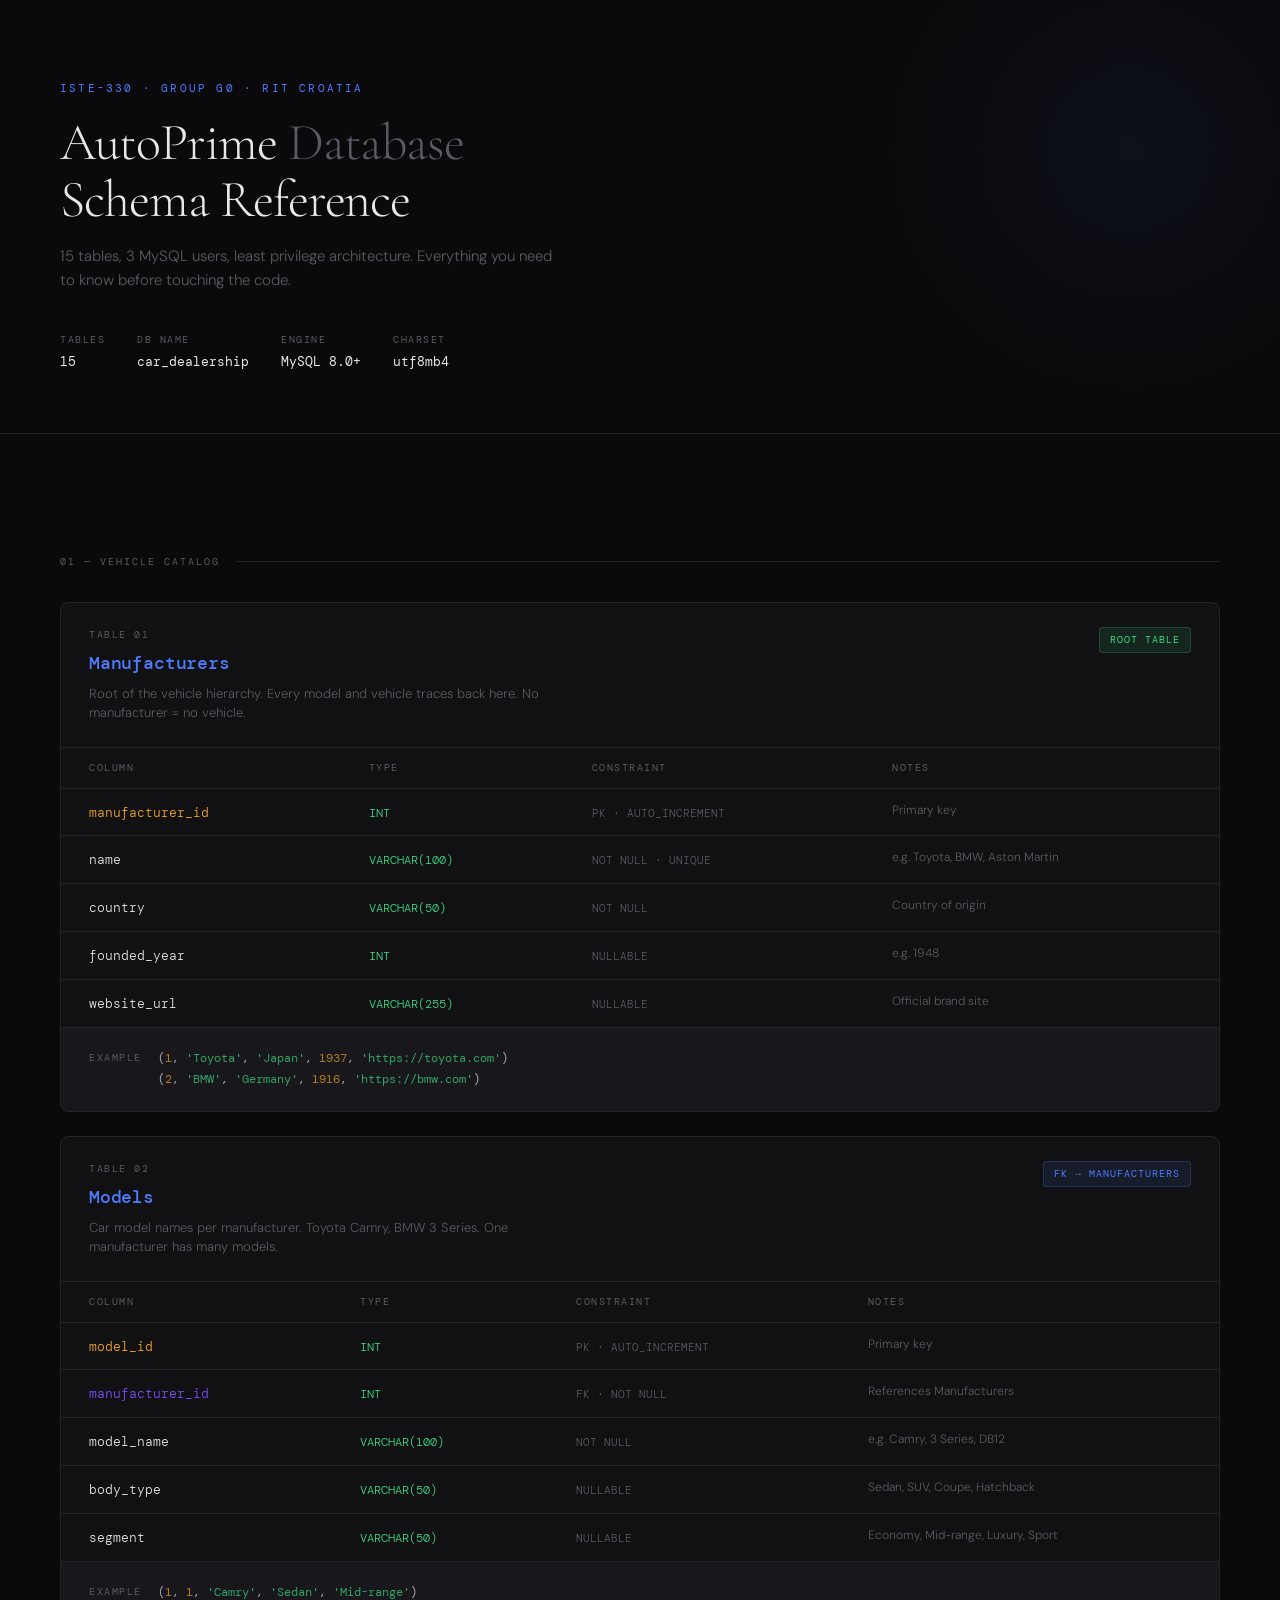
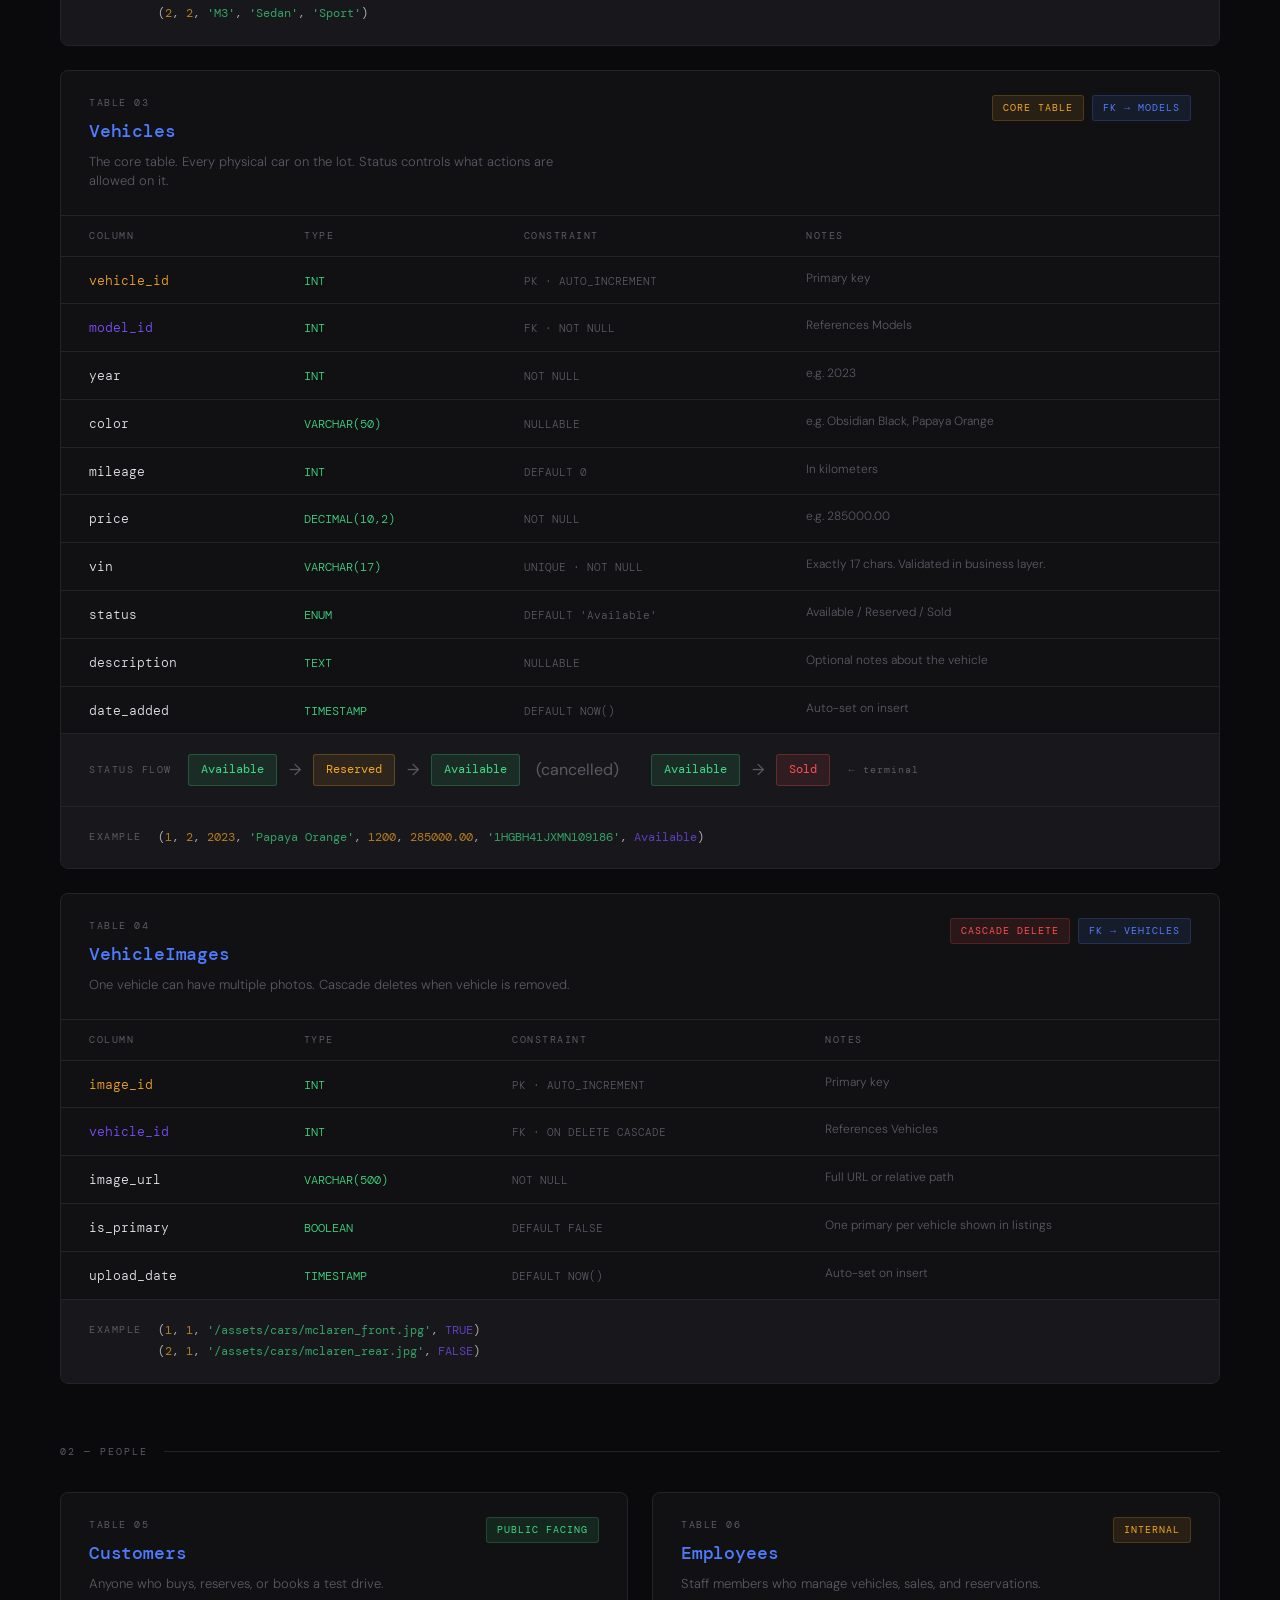
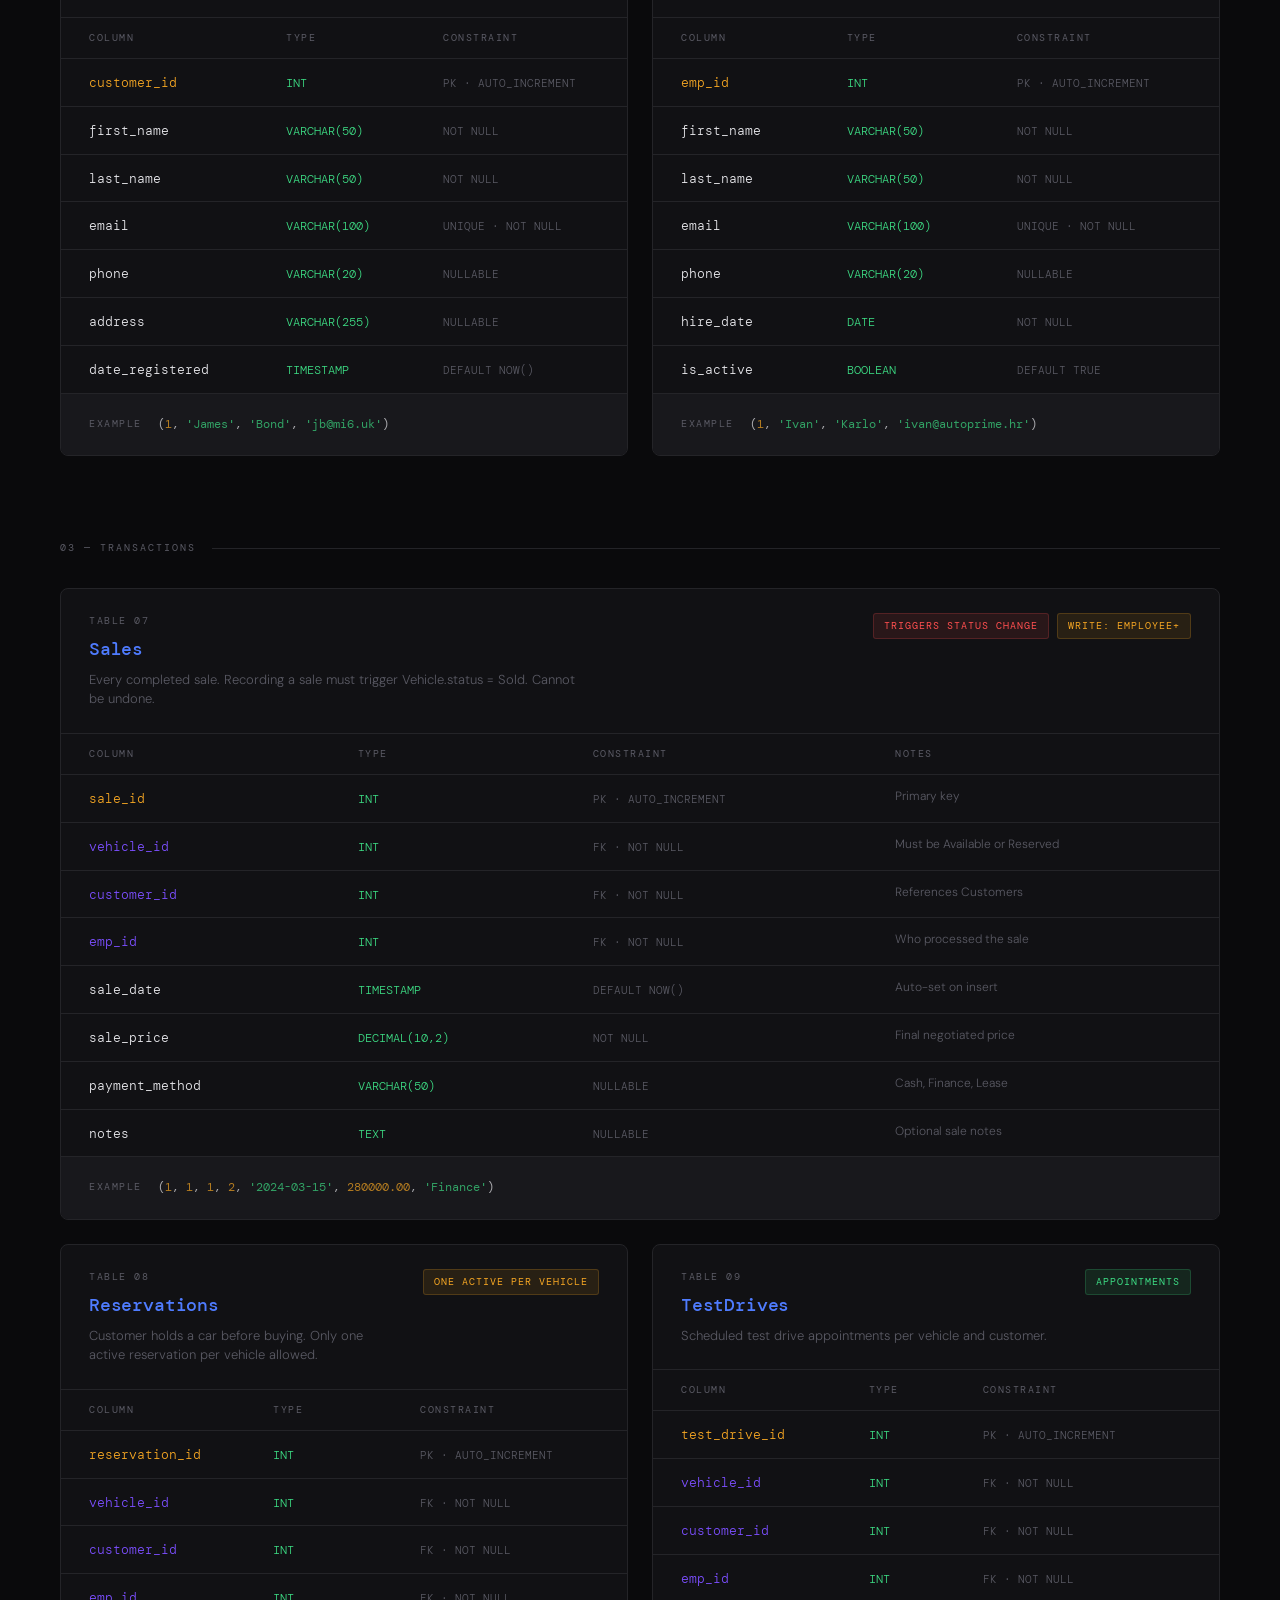
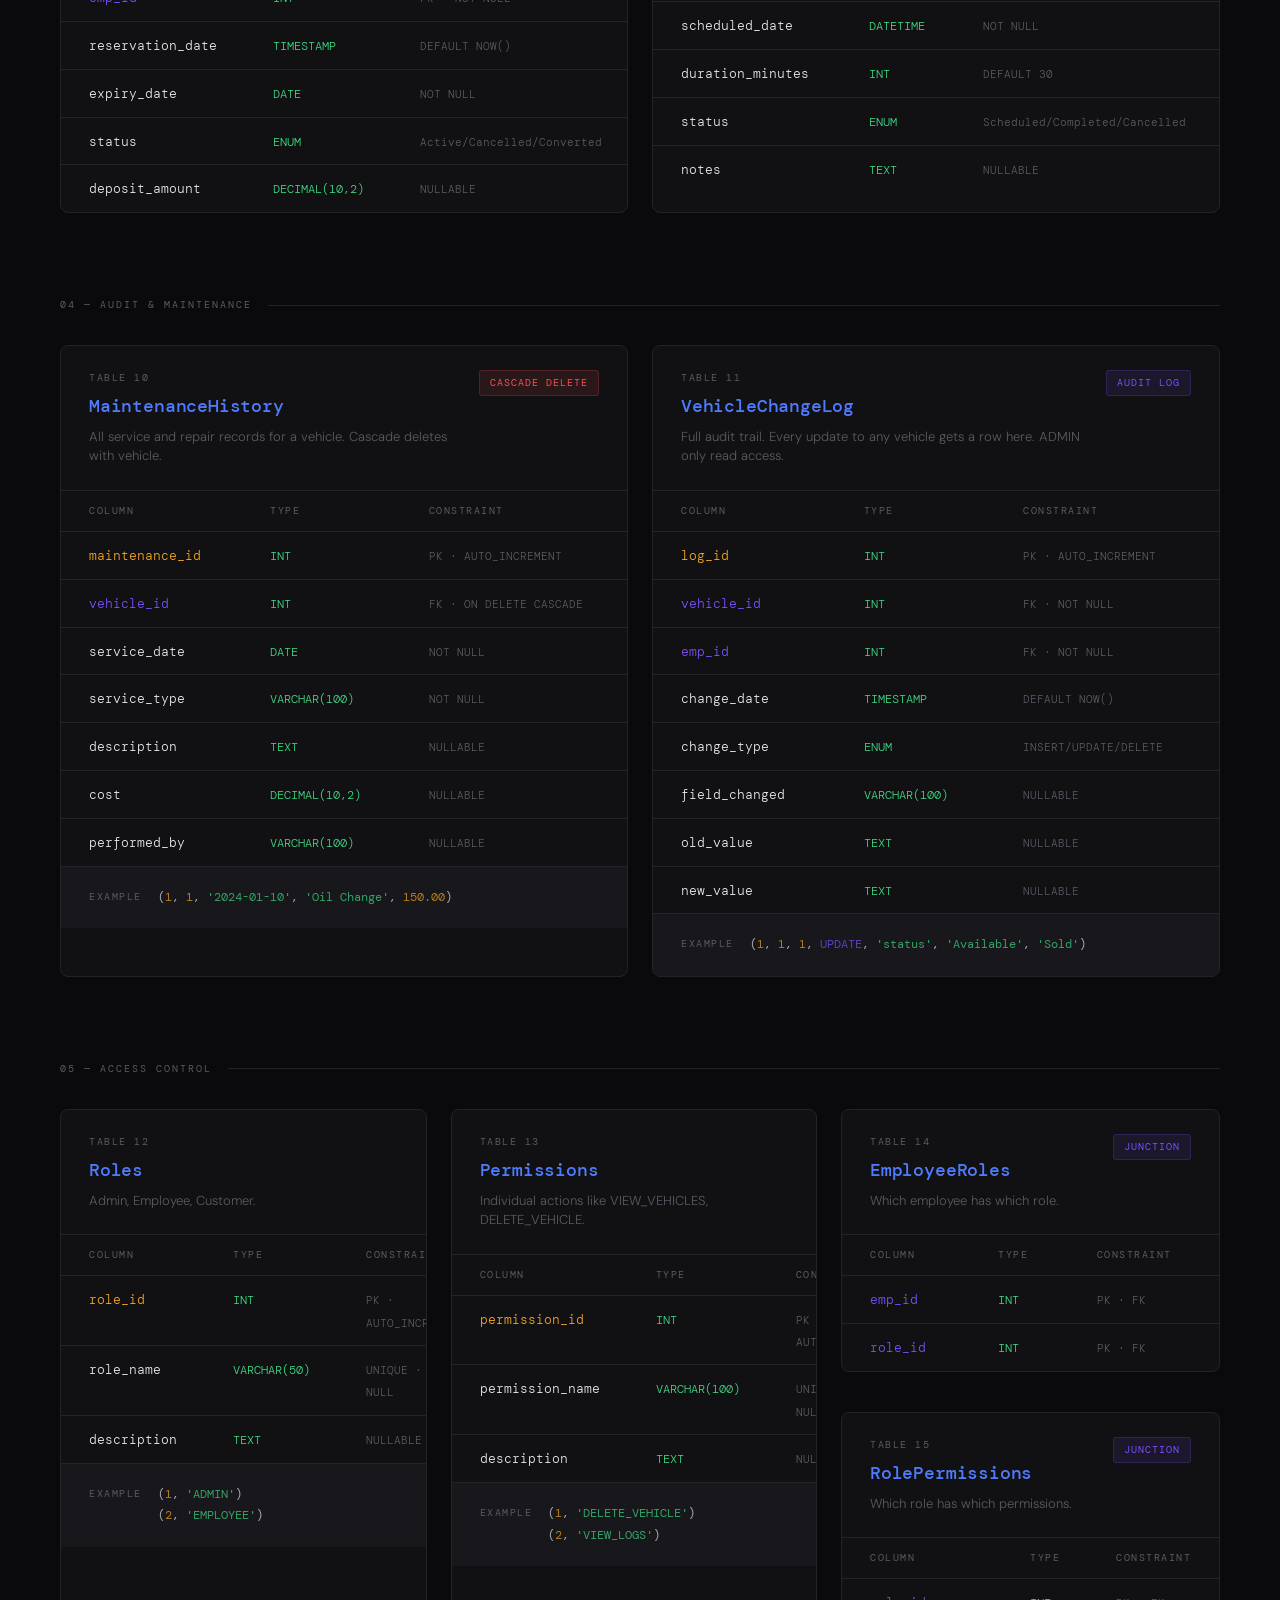
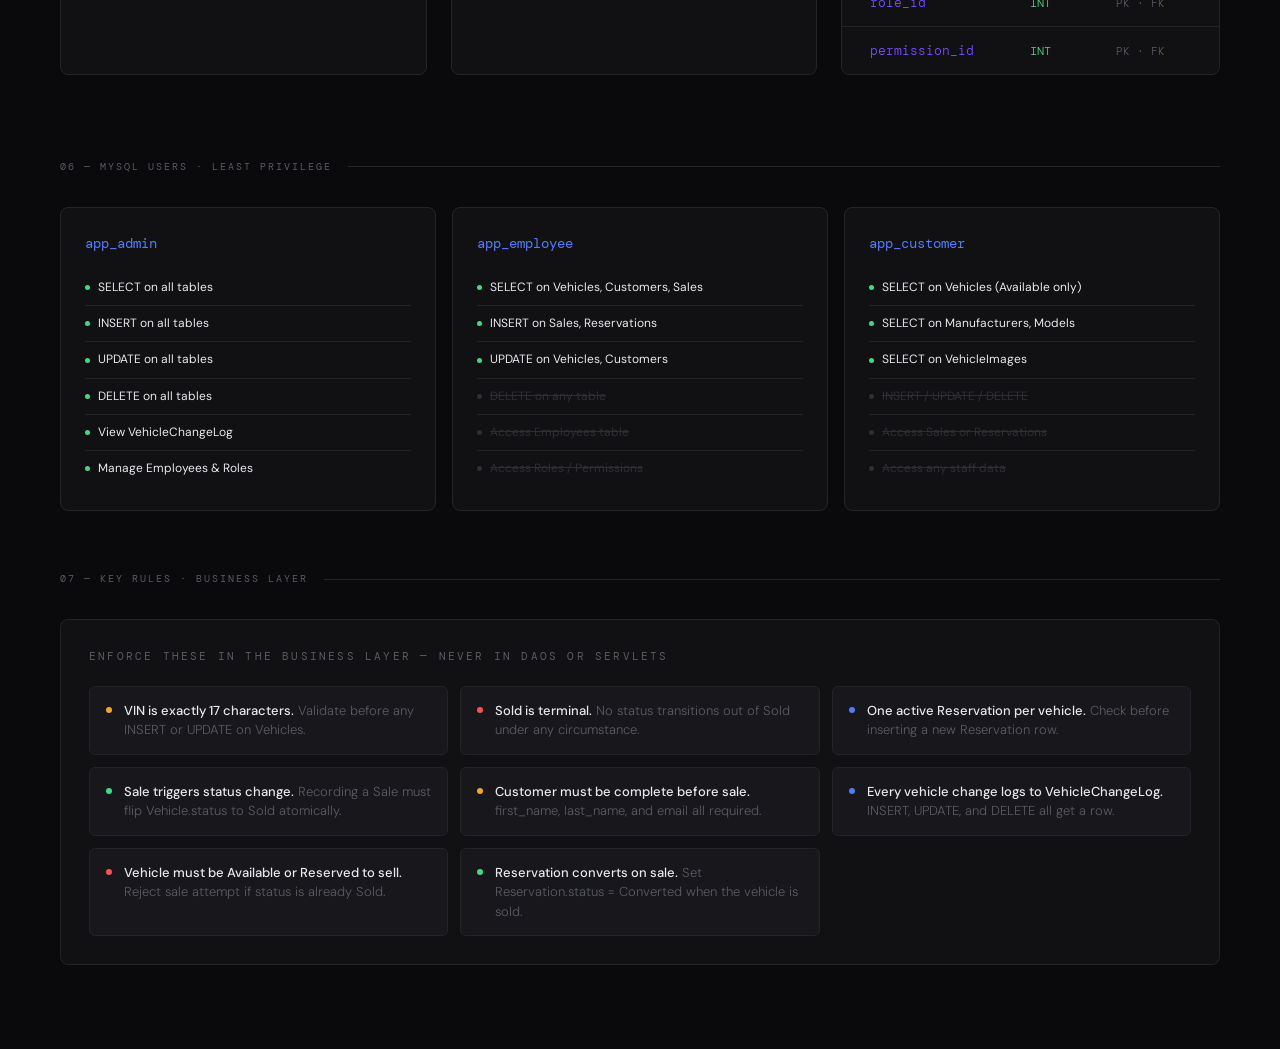
==== docs/databases-refrence.html @ 907d8d1f "Some ui changes" ====
<!DOCTYPE html>
<html lang="en">
<head>
<meta charset="UTF-8">
<meta name="viewport" content="width=device-width, initial-scale=1.0">
<title>AutoPrime — Database Schema</title>
<style>
  @import url('https://fonts.googleapis.com/css2?family=DM+Mono:ital,wght@0,300;0,400;0,500;1,300&family=Cormorant+Garamond:wght@300;400;600&family=DM+Sans:wght@300;400;500&display=swap');

  :root {
    --bg: #0a0a0c;
    --surface: #111114;
    --surface2: #18181c;
    --border: #242428;
    --border2: #2e2e34;
    --text: #e8e8ec;
    --muted: #5a5a64;
    --accent: #4f7cff;
    --accent2: #7c4fff;
    --green: #3ddc84;
    --amber: #f5a623;
    --red: #ff4f4f;
    --orange: #ff7b35;
  }

  * { margin: 0; padding: 0; box-sizing: border-box; }

  body {
    background: var(--bg);
    color: var(--text);
    font-family: 'DM Sans', sans-serif;
    font-size: 14px;
    line-height: 1.6;
    min-height: 100vh;
  }

  /* HEADER */
  .header {
    padding: 80px 60px 60px;
    border-bottom: 1px solid var(--border);
    position: relative;
    overflow: hidden;
  }

  .header::before {
    content: '';
    position: absolute;
    top: -100px;
    right: -100px;
    width: 500px;
    height: 500px;
    background: radial-gradient(circle, rgba(79,124,255,0.06) 0%, transparent 70%);
    pointer-events: none;
  }

  .header-label {
    font-family: 'DM Mono', monospace;
    font-size: 11px;
    letter-spacing: 0.2em;
    color: var(--accent);
    text-transform: uppercase;
    margin-bottom: 16px;
  }

  .header h1 {
    font-family: 'Cormorant Garamond', serif;
    font-size: 52px;
    font-weight: 300;
    letter-spacing: -0.02em;
    line-height: 1.1;
    margin-bottom: 16px;
  }

  .header h1 span {
    color: var(--muted);
  }

  .header p {
    color: var(--muted);
    font-size: 15px;
    max-width: 500px;
    font-weight: 300;
  }

  .header-meta {
    display: flex;
    gap: 32px;
    margin-top: 40px;
  }

  .meta-item {
    display: flex;
    flex-direction: column;
    gap: 4px;
  }

  .meta-label {
    font-family: 'DM Mono', monospace;
    font-size: 10px;
    letter-spacing: 0.15em;
    color: var(--muted);
    text-transform: uppercase;
  }

  .meta-value {
    font-family: 'DM Mono', monospace;
    font-size: 13px;
    color: var(--text);
  }

  /* LAYOUT */
  .content {
    padding: 60px;
    max-width: 1400px;
  }

  /* SECTION DIVIDER */
  .section-divider {
    display: flex;
    align-items: center;
    gap: 16px;
    margin: 60px 0 32px;
  }

  .section-divider-label {
    font-family: 'DM Mono', monospace;
    font-size: 10px;
    letter-spacing: 0.2em;
    color: var(--muted);
    text-transform: uppercase;
    white-space: nowrap;
  }

  .section-divider-line {
    flex: 1;
    height: 1px;
    background: var(--border);
  }

  /* TABLE CARD */
  .table-card {
    background: var(--surface);
    border: 1px solid var(--border);
    border-radius: 8px;
    margin-bottom: 24px;
    overflow: hidden;
    transition: border-color 0.2s;
  }

  .table-card:hover {
    border-color: var(--border2);
  }

  .table-header {
    padding: 24px 28px;
    border-bottom: 1px solid var(--border);
    display: flex;
    align-items: flex-start;
    justify-content: space-between;
    gap: 24px;
  }

  .table-header-left {
    display: flex;
    flex-direction: column;
    gap: 6px;
  }

  .table-number {
    font-family: 'DM Mono', monospace;
    font-size: 10px;
    letter-spacing: 0.15em;
    color: var(--muted);
    text-transform: uppercase;
  }

  .table-name {
    font-family: 'DM Mono', monospace;
    font-size: 18px;
    font-weight: 500;
    color: var(--accent);
    letter-spacing: -0.01em;
  }

  .table-desc {
    font-size: 13px;
    color: var(--muted);
    font-weight: 300;
    max-width: 500px;
    line-height: 1.5;
  }

  .table-badges {
    display: flex;
    gap: 8px;
    flex-wrap: wrap;
    justify-content: flex-end;
  }

  .badge {
    font-family: 'DM Mono', monospace;
    font-size: 10px;
    letter-spacing: 0.1em;
    padding: 4px 10px;
    border-radius: 3px;
    text-transform: uppercase;
    white-space: nowrap;
  }

  .badge-green { background: rgba(61,220,132,0.1); color: var(--green); border: 1px solid rgba(61,220,132,0.2); }
  .badge-blue { background: rgba(79,124,255,0.1); color: var(--accent); border: 1px solid rgba(79,124,255,0.2); }
  .badge-amber { background: rgba(245,166,35,0.1); color: var(--amber); border: 1px solid rgba(245,166,35,0.2); }
  .badge-red { background: rgba(255,79,79,0.1); color: var(--red); border: 1px solid rgba(255,79,79,0.2); }
  .badge-purple { background: rgba(124,79,255,0.1); color: var(--accent2); border: 1px solid rgba(124,79,255,0.2); }

  /* COLUMNS TABLE */
  .columns-table {
    width: 100%;
    border-collapse: collapse;
  }

  .columns-table th {
    font-family: 'DM Mono', monospace;
    font-size: 10px;
    letter-spacing: 0.15em;
    color: var(--muted);
    text-transform: uppercase;
    text-align: left;
    padding: 12px 28px;
    border-bottom: 1px solid var(--border);
    background: var(--surface);
    font-weight: 400;
  }

  .columns-table td {
    padding: 12px 28px;
    border-bottom: 1px solid var(--border);
    vertical-align: top;
    font-weight: 300;
  }

  .columns-table tr:last-child td {
    border-bottom: none;
  }

  .columns-table tr:hover td {
    background: var(--surface2);
  }

  .col-name {
    font-family: 'DM Mono', monospace;
    font-size: 13px;
    color: var(--text);
    white-space: nowrap;
  }

  .col-pk { color: var(--amber); }
  .col-fk { color: var(--accent2); }

  .col-type {
    font-family: 'DM Mono', monospace;
    font-size: 12px;
    color: var(--green);
  }

  .col-constraint {
    font-family: 'DM Mono', monospace;
    font-size: 11px;
    color: var(--muted);
  }

  .col-notes {
    font-size: 12px;
    color: var(--muted);
    font-weight: 300;
  }

  /* EXAMPLE ROW */
  .example-section {
    padding: 20px 28px;
    border-top: 1px solid var(--border);
    background: var(--surface2);
    display: flex;
    align-items: flex-start;
    gap: 16px;
  }

  .example-label {
    font-family: 'DM Mono', monospace;
    font-size: 10px;
    letter-spacing: 0.15em;
    color: var(--muted);
    text-transform: uppercase;
    white-space: nowrap;
    padding-top: 2px;
  }

  .example-row {
    font-family: 'DM Mono', monospace;
    font-size: 12px;
    color: var(--text);
    line-height: 1.8;
    opacity: 0.7;
  }

  .example-row span { color: var(--accent); }
  .example-row .str { color: var(--green); }
  .example-row .num { color: var(--amber); }
  .example-row .kw { color: var(--accent2); }

  /* RULES SECTION */
  .rules-card {
    background: var(--surface);
    border: 1px solid var(--border);
    border-radius: 8px;
    padding: 28px;
    margin-bottom: 24px;
  }

  .rules-title {
    font-family: 'DM Mono', monospace;
    font-size: 11px;
    letter-spacing: 0.2em;
    color: var(--muted);
    text-transform: uppercase;
    margin-bottom: 20px;
  }

  .rules-grid {
    display: grid;
    grid-template-columns: repeat(auto-fill, minmax(320px, 1fr));
    gap: 12px;
  }

  .rule-item {
    display: flex;
    gap: 12px;
    align-items: flex-start;
    padding: 14px 16px;
    background: var(--surface2);
    border: 1px solid var(--border);
    border-radius: 6px;
  }

  .rule-dot {
    width: 6px;
    height: 6px;
    border-radius: 50%;
    margin-top: 6px;
    flex-shrink: 0;
  }

  .rule-dot-blue { background: var(--accent); }
  .rule-dot-green { background: var(--green); }
  .rule-dot-amber { background: var(--amber); }
  .rule-dot-red { background: var(--red); }

  .rule-text {
    font-size: 13px;
    color: var(--muted);
    font-weight: 300;
    line-height: 1.5;
  }

  .rule-text strong {
    color: var(--text);
    font-weight: 500;
  }

  /* STATUS FLOW */
  .status-flow {
    display: flex;
    align-items: center;
    gap: 12px;
    padding: 20px 28px;
    background: var(--surface2);
    border-top: 1px solid var(--border);
    flex-wrap: wrap;
  }

  .status-label {
    font-family: 'DM Mono', monospace;
    font-size: 10px;
    letter-spacing: 0.15em;
    color: var(--muted);
    text-transform: uppercase;
    margin-right: 4px;
  }

  .status-node {
    font-family: 'DM Mono', monospace;
    font-size: 12px;
    padding: 5px 12px;
    border-radius: 3px;
  }

  .status-available { background: rgba(61,220,132,0.1); color: var(--green); border: 1px solid rgba(61,220,132,0.25); }
  .status-reserved { background: rgba(245,166,35,0.1); color: var(--amber); border: 1px solid rgba(245,166,35,0.25); }
  .status-sold { background: rgba(255,79,79,0.1); color: var(--red); border: 1px solid rgba(255,79,79,0.25); }

  .status-arrow {
    color: var(--muted);
    font-size: 16px;
  }

  .status-terminal {
    font-family: 'DM Mono', monospace;
    font-size: 10px;
    color: var(--muted);
    letter-spacing: 0.1em;
  }

  /* MYSQL USERS */
  .users-grid {
    display: grid;
    grid-template-columns: repeat(3, 1fr);
    gap: 16px;
    margin-bottom: 24px;
  }

  .user-card {
    background: var(--surface);
    border: 1px solid var(--border);
    border-radius: 8px;
    padding: 24px;
  }

  .user-card-name {
    font-family: 'DM Mono', monospace;
    font-size: 14px;
    color: var(--accent);
    margin-bottom: 16px;
  }

  .user-permission {
    display: flex;
    align-items: center;
    gap: 8px;
    padding: 8px 0;
    border-bottom: 1px solid var(--border);
    font-size: 12px;
    color: var(--muted);
  }

  .user-permission:last-child { border-bottom: none; }

  .perm-dot {
    width: 5px;
    height: 5px;
    border-radius: 50%;
    flex-shrink: 0;
  }

  .perm-yes { background: var(--green); }
  .perm-no { background: var(--border2); }

  .perm-text-yes { color: var(--text); }
  .perm-text-no { color: var(--muted); text-decoration: line-through; opacity: 0.4; }

  /* TWO COLUMN */
  .two-col { display: grid; grid-template-columns: 1fr 1fr; gap: 24px; }
  .three-col { display: grid; grid-template-columns: 1fr 1fr 1fr; gap: 24px; }

  @media (max-width: 900px) {
    .content { padding: 24px; }
    .header { padding: 40px 24px; }
    .two-col, .three-col, .users-grid { grid-template-columns: 1fr; }
    .header h1 { font-size: 36px; }
  }
</style>
</head>
<body>

<div class="header">
  <div class="header-label">ISTE-330 · Group G0 · RIT Croatia</div>
  <h1>AutoPrime <span>Database</span><br>Schema Reference</h1>
  <p>15 tables, 3 MySQL users, least privilege architecture. Everything you need to know before touching the code.</p>
  <div class="header-meta">
    <div class="meta-item">
      <span class="meta-label">Tables</span>
      <span class="meta-value">15</span>
    </div>
    <div class="meta-item">
      <span class="meta-label">DB Name</span>
      <span class="meta-value">car_dealership</span>
    </div>
    <div class="meta-item">
      <span class="meta-label">Engine</span>
      <span class="meta-value">MySQL 8.0+</span>
    </div>
    <div class="meta-item">
      <span class="meta-label">Charset</span>
      <span class="meta-value">utf8mb4</span>
    </div>
  </div>
</div>

<div class="content">

  <!-- SECTION: VEHICLE CATALOG -->
  <div class="section-divider">
    <span class="section-divider-label">01 — Vehicle Catalog</span>
    <div class="section-divider-line"></div>
  </div>

  <!-- Manufacturers -->
  <div class="table-card">
    <div class="table-header">
      <div class="table-header-left">
        <span class="table-number">Table 01</span>
        <span class="table-name">Manufacturers</span>
        <span class="table-desc">Root of the vehicle hierarchy. Every model and vehicle traces back here. No manufacturer = no vehicle.</span>
      </div>
      <div class="table-badges">
        <span class="badge badge-green">Root Table</span>
      </div>
    </div>
    <table class="columns-table">
      <thead>
        <tr>
          <th>Column</th><th>Type</th><th>Constraint</th><th>Notes</th>
        </tr>
      </thead>
      <tbody>
        <tr><td><span class="col-name col-pk">manufacturer_id</span></td><td><span class="col-type">INT</span></td><td><span class="col-constraint">PK · AUTO_INCREMENT</span></td><td class="col-notes">Primary key</td></tr>
        <tr><td><span class="col-name">name</span></td><td><span class="col-type">VARCHAR(100)</span></td><td><span class="col-constraint">NOT NULL · UNIQUE</span></td><td class="col-notes">e.g. Toyota, BMW, Aston Martin</td></tr>
        <tr><td><span class="col-name">country</span></td><td><span class="col-type">VARCHAR(50)</span></td><td><span class="col-constraint">NOT NULL</span></td><td class="col-notes">Country of origin</td></tr>
        <tr><td><span class="col-name">founded_year</span></td><td><span class="col-type">INT</span></td><td><span class="col-constraint">NULLABLE</span></td><td class="col-notes">e.g. 1948</td></tr>
        <tr><td><span class="col-name">website_url</span></td><td><span class="col-type">VARCHAR(255)</span></td><td><span class="col-constraint">NULLABLE</span></td><td class="col-notes">Official brand site</td></tr>
      </tbody>
    </table>
    <div class="example-section">
      <span class="example-label">Example</span>
      <div class="example-row">
        (<span class="num">1</span>, <span class="str">'Toyota'</span>, <span class="str">'Japan'</span>, <span class="num">1937</span>, <span class="str">'https://toyota.com'</span>)<br>
        (<span class="num">2</span>, <span class="str">'BMW'</span>, <span class="str">'Germany'</span>, <span class="num">1916</span>, <span class="str">'https://bmw.com'</span>)
      </div>
    </div>
  </div>

  <!-- Models -->
  <div class="table-card">
    <div class="table-header">
      <div class="table-header-left">
        <span class="table-number">Table 02</span>
        <span class="table-name">Models</span>
        <span class="table-desc">Car model names per manufacturer. Toyota Camry, BMW 3 Series. One manufacturer has many models.</span>
      </div>
      <div class="table-badges">
        <span class="badge badge-blue">FK → Manufacturers</span>
      </div>
    </div>
    <table class="columns-table">
      <thead><tr><th>Column</th><th>Type</th><th>Constraint</th><th>Notes</th></tr></thead>
      <tbody>
        <tr><td><span class="col-name col-pk">model_id</span></td><td><span class="col-type">INT</span></td><td><span class="col-constraint">PK · AUTO_INCREMENT</span></td><td class="col-notes">Primary key</td></tr>
        <tr><td><span class="col-name col-fk">manufacturer_id</span></td><td><span class="col-type">INT</span></td><td><span class="col-constraint">FK · NOT NULL</span></td><td class="col-notes">References Manufacturers</td></tr>
        <tr><td><span class="col-name">model_name</span></td><td><span class="col-type">VARCHAR(100)</span></td><td><span class="col-constraint">NOT NULL</span></td><td class="col-notes">e.g. Camry, 3 Series, DB12</td></tr>
        <tr><td><span class="col-name">body_type</span></td><td><span class="col-type">VARCHAR(50)</span></td><td><span class="col-constraint">NULLABLE</span></td><td class="col-notes">Sedan, SUV, Coupe, Hatchback</td></tr>
        <tr><td><span class="col-name">segment</span></td><td><span class="col-type">VARCHAR(50)</span></td><td><span class="col-constraint">NULLABLE</span></td><td class="col-notes">Economy, Mid-range, Luxury, Sport</td></tr>
      </tbody>
    </table>
    <div class="example-section">
      <span class="example-label">Example</span>
      <div class="example-row">
        (<span class="num">1</span>, <span class="num">1</span>, <span class="str">'Camry'</span>, <span class="str">'Sedan'</span>, <span class="str">'Mid-range'</span>)<br>
        (<span class="num">2</span>, <span class="num">2</span>, <span class="str">'M3'</span>, <span class="str">'Sedan'</span>, <span class="str">'Sport'</span>)
      </div>
    </div>
  </div>

  <!-- Vehicles -->
  <div class="table-card">
    <div class="table-header">
      <div class="table-header-left">
        <span class="table-number">Table 03</span>
        <span class="table-name">Vehicles</span>
        <span class="table-desc">The core table. Every physical car on the lot. Status controls what actions are allowed on it.</span>
      </div>
      <div class="table-badges">
        <span class="badge badge-amber">Core Table</span>
        <span class="badge badge-blue">FK → Models</span>
      </div>
    </div>
    <table class="columns-table">
      <thead><tr><th>Column</th><th>Type</th><th>Constraint</th><th>Notes</th></tr></thead>
      <tbody>
        <tr><td><span class="col-name col-pk">vehicle_id</span></td><td><span class="col-type">INT</span></td><td><span class="col-constraint">PK · AUTO_INCREMENT</span></td><td class="col-notes">Primary key</td></tr>
        <tr><td><span class="col-name col-fk">model_id</span></td><td><span class="col-type">INT</span></td><td><span class="col-constraint">FK · NOT NULL</span></td><td class="col-notes">References Models</td></tr>
        <tr><td><span class="col-name">year</span></td><td><span class="col-type">INT</span></td><td><span class="col-constraint">NOT NULL</span></td><td class="col-notes">e.g. 2023</td></tr>
        <tr><td><span class="col-name">color</span></td><td><span class="col-type">VARCHAR(50)</span></td><td><span class="col-constraint">NULLABLE</span></td><td class="col-notes">e.g. Obsidian Black, Papaya Orange</td></tr>
        <tr><td><span class="col-name">mileage</span></td><td><span class="col-type">INT</span></td><td><span class="col-constraint">DEFAULT 0</span></td><td class="col-notes">In kilometers</td></tr>
        <tr><td><span class="col-name">price</span></td><td><span class="col-type">DECIMAL(10,2)</span></td><td><span class="col-constraint">NOT NULL</span></td><td class="col-notes">e.g. 285000.00</td></tr>
        <tr><td><span class="col-name">vin</span></td><td><span class="col-type">VARCHAR(17)</span></td><td><span class="col-constraint">UNIQUE · NOT NULL</span></td><td class="col-notes">Exactly 17 chars. Validated in business layer.</td></tr>
        <tr><td><span class="col-name">status</span></td><td><span class="col-type">ENUM</span></td><td><span class="col-constraint">DEFAULT 'Available'</span></td><td class="col-notes">Available / Reserved / Sold</td></tr>
        <tr><td><span class="col-name">description</span></td><td><span class="col-type">TEXT</span></td><td><span class="col-constraint">NULLABLE</span></td><td class="col-notes">Optional notes about the vehicle</td></tr>
        <tr><td><span class="col-name">date_added</span></td><td><span class="col-type">TIMESTAMP</span></td><td><span class="col-constraint">DEFAULT NOW()</span></td><td class="col-notes">Auto-set on insert</td></tr>
      </tbody>
    </table>
    <div class="status-flow">
      <span class="status-label">Status Flow</span>
      <span class="status-node status-available">Available</span>
      <span class="status-arrow">→</span>
      <span class="status-node status-reserved">Reserved</span>
      <span class="status-arrow">→</span>
      <span class="status-node status-available">Available</span>
      <span class="status-arrow">&nbsp;(cancelled)</span>
      &nbsp;&nbsp;
      <span class="status-node status-available">Available</span>
      <span class="status-arrow">→</span>
      <span class="status-node status-sold">Sold</span>
      <span class="status-terminal">&nbsp;← terminal</span>
    </div>
    <div class="example-section">
      <span class="example-label">Example</span>
      <div class="example-row">
        (<span class="num">1</span>, <span class="num">2</span>, <span class="num">2023</span>, <span class="str">'Papaya Orange'</span>, <span class="num">1200</span>, <span class="num">285000.00</span>, <span class="str">'1HGBH41JXMN109186'</span>, <span class="kw">Available</span>)
      </div>
    </div>
  </div>

  <!-- VehicleImages -->
  <div class="table-card">
    <div class="table-header">
      <div class="table-header-left">
        <span class="table-number">Table 04</span>
        <span class="table-name">VehicleImages</span>
        <span class="table-desc">One vehicle can have multiple photos. Cascade deletes when vehicle is removed.</span>
      </div>
      <div class="table-badges">
        <span class="badge badge-red">CASCADE DELETE</span>
        <span class="badge badge-blue">FK → Vehicles</span>
      </div>
    </div>
    <table class="columns-table">
      <thead><tr><th>Column</th><th>Type</th><th>Constraint</th><th>Notes</th></tr></thead>
      <tbody>
        <tr><td><span class="col-name col-pk">image_id</span></td><td><span class="col-type">INT</span></td><td><span class="col-constraint">PK · AUTO_INCREMENT</span></td><td class="col-notes">Primary key</td></tr>
        <tr><td><span class="col-name col-fk">vehicle_id</span></td><td><span class="col-type">INT</span></td><td><span class="col-constraint">FK · ON DELETE CASCADE</span></td><td class="col-notes">References Vehicles</td></tr>
        <tr><td><span class="col-name">image_url</span></td><td><span class="col-type">VARCHAR(500)</span></td><td><span class="col-constraint">NOT NULL</span></td><td class="col-notes">Full URL or relative path</td></tr>
        <tr><td><span class="col-name">is_primary</span></td><td><span class="col-type">BOOLEAN</span></td><td><span class="col-constraint">DEFAULT FALSE</span></td><td class="col-notes">One primary per vehicle shown in listings</td></tr>
        <tr><td><span class="col-name">upload_date</span></td><td><span class="col-type">TIMESTAMP</span></td><td><span class="col-constraint">DEFAULT NOW()</span></td><td class="col-notes">Auto-set on insert</td></tr>
      </tbody>
    </table>
    <div class="example-section">
      <span class="example-label">Example</span>
      <div class="example-row">
        (<span class="num">1</span>, <span class="num">1</span>, <span class="str">'/assets/cars/mclaren_front.jpg'</span>, <span class="kw">TRUE</span>)<br>
        (<span class="num">2</span>, <span class="num">1</span>, <span class="str">'/assets/cars/mclaren_rear.jpg'</span>, <span class="kw">FALSE</span>)
      </div>
    </div>
  </div>

  <!-- SECTION: PEOPLE -->
  <div class="section-divider">
    <span class="section-divider-label">02 — People</span>
    <div class="section-divider-line"></div>
  </div>

  <div class="two-col">
    <!-- Customers -->
    <div class="table-card">
      <div class="table-header">
        <div class="table-header-left">
          <span class="table-number">Table 05</span>
          <span class="table-name">Customers</span>
          <span class="table-desc">Anyone who buys, reserves, or books a test drive.</span>
        </div>
        <div class="table-badges"><span class="badge badge-green">Public Facing</span></div>
      </div>
      <table class="columns-table">
        <thead><tr><th>Column</th><th>Type</th><th>Constraint</th></tr></thead>
        <tbody>
          <tr><td><span class="col-name col-pk">customer_id</span></td><td><span class="col-type">INT</span></td><td><span class="col-constraint">PK · AUTO_INCREMENT</span></td></tr>
          <tr><td><span class="col-name">first_name</span></td><td><span class="col-type">VARCHAR(50)</span></td><td><span class="col-constraint">NOT NULL</span></td></tr>
          <tr><td><span class="col-name">last_name</span></td><td><span class="col-type">VARCHAR(50)</span></td><td><span class="col-constraint">NOT NULL</span></td></tr>
          <tr><td><span class="col-name">email</span></td><td><span class="col-type">VARCHAR(100)</span></td><td><span class="col-constraint">UNIQUE · NOT NULL</span></td></tr>
          <tr><td><span class="col-name">phone</span></td><td><span class="col-type">VARCHAR(20)</span></td><td><span class="col-constraint">NULLABLE</span></td></tr>
          <tr><td><span class="col-name">address</span></td><td><span class="col-type">VARCHAR(255)</span></td><td><span class="col-constraint">NULLABLE</span></td></tr>
          <tr><td><span class="col-name">date_registered</span></td><td><span class="col-type">TIMESTAMP</span></td><td><span class="col-constraint">DEFAULT NOW()</span></td></tr>
        </tbody>
      </table>
      <div class="example-section">
        <span class="example-label">Example</span>
        <div class="example-row">(<span class="num">1</span>, <span class="str">'James'</span>, <span class="str">'Bond'</span>, <span class="str">'jb@mi6.uk'</span>)</div>
      </div>
    </div>

    <!-- Employees -->
    <div class="table-card">
      <div class="table-header">
        <div class="table-header-left">
          <span class="table-number">Table 06</span>
          <span class="table-name">Employees</span>
          <span class="table-desc">Staff members who manage vehicles, sales, and reservations.</span>
        </div>
        <div class="table-badges"><span class="badge badge-amber">Internal</span></div>
      </div>
      <table class="columns-table">
        <thead><tr><th>Column</th><th>Type</th><th>Constraint</th></tr></thead>
        <tbody>
          <tr><td><span class="col-name col-pk">emp_id</span></td><td><span class="col-type">INT</span></td><td><span class="col-constraint">PK · AUTO_INCREMENT</span></td></tr>
          <tr><td><span class="col-name">first_name</span></td><td><span class="col-type">VARCHAR(50)</span></td><td><span class="col-constraint">NOT NULL</span></td></tr>
          <tr><td><span class="col-name">last_name</span></td><td><span class="col-type">VARCHAR(50)</span></td><td><span class="col-constraint">NOT NULL</span></td></tr>
          <tr><td><span class="col-name">email</span></td><td><span class="col-type">VARCHAR(100)</span></td><td><span class="col-constraint">UNIQUE · NOT NULL</span></td></tr>
          <tr><td><span class="col-name">phone</span></td><td><span class="col-type">VARCHAR(20)</span></td><td><span class="col-constraint">NULLABLE</span></td></tr>
          <tr><td><span class="col-name">hire_date</span></td><td><span class="col-type">DATE</span></td><td><span class="col-constraint">NOT NULL</span></td></tr>
          <tr><td><span class="col-name">is_active</span></td><td><span class="col-type">BOOLEAN</span></td><td><span class="col-constraint">DEFAULT TRUE</span></td></tr>
        </tbody>
      </table>
      <div class="example-section">
        <span class="example-label">Example</span>
        <div class="example-row">(<span class="num">1</span>, <span class="str">'Ivan'</span>, <span class="str">'Karlo'</span>, <span class="str">'ivan@autoprime.hr'</span>)</div>
      </div>
    </div>
  </div>

  <!-- SECTION: TRANSACTIONS -->
  <div class="section-divider">
    <span class="section-divider-label">03 — Transactions</span>
    <div class="section-divider-line"></div>
  </div>

  <!-- Sales -->
  <div class="table-card">
    <div class="table-header">
      <div class="table-header-left">
        <span class="table-number">Table 07</span>
        <span class="table-name">Sales</span>
        <span class="table-desc">Every completed sale. Recording a sale must trigger Vehicle.status = Sold. Cannot be undone.</span>
      </div>
      <div class="table-badges">
        <span class="badge badge-red">Triggers Status Change</span>
        <span class="badge badge-amber">Write: EMPLOYEE+</span>
      </div>
    </div>
    <table class="columns-table">
      <thead><tr><th>Column</th><th>Type</th><th>Constraint</th><th>Notes</th></tr></thead>
      <tbody>
        <tr><td><span class="col-name col-pk">sale_id</span></td><td><span class="col-type">INT</span></td><td><span class="col-constraint">PK · AUTO_INCREMENT</span></td><td class="col-notes">Primary key</td></tr>
        <tr><td><span class="col-name col-fk">vehicle_id</span></td><td><span class="col-type">INT</span></td><td><span class="col-constraint">FK · NOT NULL</span></td><td class="col-notes">Must be Available or Reserved</td></tr>
        <tr><td><span class="col-name col-fk">customer_id</span></td><td><span class="col-type">INT</span></td><td><span class="col-constraint">FK · NOT NULL</span></td><td class="col-notes">References Customers</td></tr>
        <tr><td><span class="col-name col-fk">emp_id</span></td><td><span class="col-type">INT</span></td><td><span class="col-constraint">FK · NOT NULL</span></td><td class="col-notes">Who processed the sale</td></tr>
        <tr><td><span class="col-name">sale_date</span></td><td><span class="col-type">TIMESTAMP</span></td><td><span class="col-constraint">DEFAULT NOW()</span></td><td class="col-notes">Auto-set on insert</td></tr>
        <tr><td><span class="col-name">sale_price</span></td><td><span class="col-type">DECIMAL(10,2)</span></td><td><span class="col-constraint">NOT NULL</span></td><td class="col-notes">Final negotiated price</td></tr>
        <tr><td><span class="col-name">payment_method</span></td><td><span class="col-type">VARCHAR(50)</span></td><td><span class="col-constraint">NULLABLE</span></td><td class="col-notes">Cash, Finance, Lease</td></tr>
        <tr><td><span class="col-name">notes</span></td><td><span class="col-type">TEXT</span></td><td><span class="col-constraint">NULLABLE</span></td><td class="col-notes">Optional sale notes</td></tr>
      </tbody>
    </table>
    <div class="example-section">
      <span class="example-label">Example</span>
      <div class="example-row">
        (<span class="num">1</span>, <span class="num">1</span>, <span class="num">1</span>, <span class="num">2</span>, <span class="str">'2024-03-15'</span>, <span class="num">280000.00</span>, <span class="str">'Finance'</span>)
      </div>
    </div>
  </div>

  <div class="two-col">
    <!-- Reservations -->
    <div class="table-card">
      <div class="table-header">
        <div class="table-header-left">
          <span class="table-number">Table 08</span>
          <span class="table-name">Reservations</span>
          <span class="table-desc">Customer holds a car before buying. Only one active reservation per vehicle allowed.</span>
        </div>
        <div class="table-badges"><span class="badge badge-amber">One Active Per Vehicle</span></div>
      </div>
      <table class="columns-table">
        <thead><tr><th>Column</th><th>Type</th><th>Constraint</th></tr></thead>
        <tbody>
          <tr><td><span class="col-name col-pk">reservation_id</span></td><td><span class="col-type">INT</span></td><td><span class="col-constraint">PK · AUTO_INCREMENT</span></td></tr>
          <tr><td><span class="col-name col-fk">vehicle_id</span></td><td><span class="col-type">INT</span></td><td><span class="col-constraint">FK · NOT NULL</span></td></tr>
          <tr><td><span class="col-name col-fk">customer_id</span></td><td><span class="col-type">INT</span></td><td><span class="col-constraint">FK · NOT NULL</span></td></tr>
          <tr><td><span class="col-name col-fk">emp_id</span></td><td><span class="col-type">INT</span></td><td><span class="col-constraint">FK · NOT NULL</span></td></tr>
          <tr><td><span class="col-name">reservation_date</span></td><td><span class="col-type">TIMESTAMP</span></td><td><span class="col-constraint">DEFAULT NOW()</span></td></tr>
          <tr><td><span class="col-name">expiry_date</span></td><td><span class="col-type">DATE</span></td><td><span class="col-constraint">NOT NULL</span></td></tr>
          <tr><td><span class="col-name">status</span></td><td><span class="col-type">ENUM</span></td><td><span class="col-constraint">Active/Cancelled/Converted</span></td></tr>
          <tr><td><span class="col-name">deposit_amount</span></td><td><span class="col-type">DECIMAL(10,2)</span></td><td><span class="col-constraint">NULLABLE</span></td></tr>
        </tbody>
      </table>
    </div>

    <!-- TestDrives -->
    <div class="table-card">
      <div class="table-header">
        <div class="table-header-left">
          <span class="table-number">Table 09</span>
          <span class="table-name">TestDrives</span>
          <span class="table-desc">Scheduled test drive appointments per vehicle and customer.</span>
        </div>
        <div class="table-badges"><span class="badge badge-green">Appointments</span></div>
      </div>
      <table class="columns-table">
        <thead><tr><th>Column</th><th>Type</th><th>Constraint</th></tr></thead>
        <tbody>
          <tr><td><span class="col-name col-pk">test_drive_id</span></td><td><span class="col-type">INT</span></td><td><span class="col-constraint">PK · AUTO_INCREMENT</span></td></tr>
          <tr><td><span class="col-name col-fk">vehicle_id</span></td><td><span class="col-type">INT</span></td><td><span class="col-constraint">FK · NOT NULL</span></td></tr>
          <tr><td><span class="col-name col-fk">customer_id</span></td><td><span class="col-type">INT</span></td><td><span class="col-constraint">FK · NOT NULL</span></td></tr>
          <tr><td><span class="col-name col-fk">emp_id</span></td><td><span class="col-type">INT</span></td><td><span class="col-constraint">FK · NOT NULL</span></td></tr>
          <tr><td><span class="col-name">scheduled_date</span></td><td><span class="col-type">DATETIME</span></td><td><span class="col-constraint">NOT NULL</span></td></tr>
          <tr><td><span class="col-name">duration_minutes</span></td><td><span class="col-type">INT</span></td><td><span class="col-constraint">DEFAULT 30</span></td></tr>
          <tr><td><span class="col-name">status</span></td><td><span class="col-type">ENUM</span></td><td><span class="col-constraint">Scheduled/Completed/Cancelled</span></td></tr>
          <tr><td><span class="col-name">notes</span></td><td><span class="col-type">TEXT</span></td><td><span class="col-constraint">NULLABLE</span></td></tr>
        </tbody>
      </table>
    </div>
  </div>

  <!-- SECTION: AUDIT & MAINTENANCE -->
  <div class="section-divider">
    <span class="section-divider-label">04 — Audit & Maintenance</span>
    <div class="section-divider-line"></div>
  </div>

  <div class="two-col">
    <!-- MaintenanceHistory -->
    <div class="table-card">
      <div class="table-header">
        <div class="table-header-left">
          <span class="table-number">Table 10</span>
          <span class="table-name">MaintenanceHistory</span>
          <span class="table-desc">All service and repair records for a vehicle. Cascade deletes with vehicle.</span>
        </div>
        <div class="table-badges"><span class="badge badge-red">CASCADE DELETE</span></div>
      </div>
      <table class="columns-table">
        <thead><tr><th>Column</th><th>Type</th><th>Constraint</th></tr></thead>
        <tbody>
          <tr><td><span class="col-name col-pk">maintenance_id</span></td><td><span class="col-type">INT</span></td><td><span class="col-constraint">PK · AUTO_INCREMENT</span></td></tr>
          <tr><td><span class="col-name col-fk">vehicle_id</span></td><td><span class="col-type">INT</span></td><td><span class="col-constraint">FK · ON DELETE CASCADE</span></td></tr>
          <tr><td><span class="col-name">service_date</span></td><td><span class="col-type">DATE</span></td><td><span class="col-constraint">NOT NULL</span></td></tr>
          <tr><td><span class="col-name">service_type</span></td><td><span class="col-type">VARCHAR(100)</span></td><td><span class="col-constraint">NOT NULL</span></td></tr>
          <tr><td><span class="col-name">description</span></td><td><span class="col-type">TEXT</span></td><td><span class="col-constraint">NULLABLE</span></td></tr>
          <tr><td><span class="col-name">cost</span></td><td><span class="col-type">DECIMAL(10,2)</span></td><td><span class="col-constraint">NULLABLE</span></td></tr>
          <tr><td><span class="col-name">performed_by</span></td><td><span class="col-type">VARCHAR(100)</span></td><td><span class="col-constraint">NULLABLE</span></td></tr>
        </tbody>
      </table>
      <div class="example-section">
        <span class="example-label">Example</span>
        <div class="example-row">(<span class="num">1</span>, <span class="num">1</span>, <span class="str">'2024-01-10'</span>, <span class="str">'Oil Change'</span>, <span class="num">150.00</span>)</div>
      </div>
    </div>

    <!-- VehicleChangeLog -->
    <div class="table-card">
      <div class="table-header">
        <div class="table-header-left">
          <span class="table-number">Table 11</span>
          <span class="table-name">VehicleChangeLog</span>
          <span class="table-desc">Full audit trail. Every update to any vehicle gets a row here. ADMIN only read access.</span>
        </div>
        <div class="table-badges"><span class="badge badge-purple">Audit Log</span></div>
      </div>
      <table class="columns-table">
        <thead><tr><th>Column</th><th>Type</th><th>Constraint</th></tr></thead>
        <tbody>
          <tr><td><span class="col-name col-pk">log_id</span></td><td><span class="col-type">INT</span></td><td><span class="col-constraint">PK · AUTO_INCREMENT</span></td></tr>
          <tr><td><span class="col-name col-fk">vehicle_id</span></td><td><span class="col-type">INT</span></td><td><span class="col-constraint">FK · NOT NULL</span></td></tr>
          <tr><td><span class="col-name col-fk">emp_id</span></td><td><span class="col-type">INT</span></td><td><span class="col-constraint">FK · NOT NULL</span></td></tr>
          <tr><td><span class="col-name">change_date</span></td><td><span class="col-type">TIMESTAMP</span></td><td><span class="col-constraint">DEFAULT NOW()</span></td></tr>
          <tr><td><span class="col-name">change_type</span></td><td><span class="col-type">ENUM</span></td><td><span class="col-constraint">INSERT/UPDATE/DELETE</span></td></tr>
          <tr><td><span class="col-name">field_changed</span></td><td><span class="col-type">VARCHAR(100)</span></td><td><span class="col-constraint">NULLABLE</span></td></tr>
          <tr><td><span class="col-name">old_value</span></td><td><span class="col-type">TEXT</span></td><td><span class="col-constraint">NULLABLE</span></td></tr>
          <tr><td><span class="col-name">new_value</span></td><td><span class="col-type">TEXT</span></td><td><span class="col-constraint">NULLABLE</span></td></tr>
        </tbody>
      </table>
      <div class="example-section">
        <span class="example-label">Example</span>
        <div class="example-row">(<span class="num">1</span>, <span class="num">1</span>, <span class="num">1</span>, <span class="kw">UPDATE</span>, <span class="str">'status'</span>, <span class="str">'Available'</span>, <span class="str">'Sold'</span>)</div>
      </div>
    </div>
  </div>

  <!-- SECTION: ACCESS CONTROL -->
  <div class="section-divider">
    <span class="section-divider-label">05 — Access Control</span>
    <div class="section-divider-line"></div>
  </div>

  <div class="three-col">
    <!-- Roles -->
    <div class="table-card">
      <div class="table-header">
        <div class="table-header-left">
          <span class="table-number">Table 12</span>
          <span class="table-name">Roles</span>
          <span class="table-desc">Admin, Employee, Customer.</span>
        </div>
      </div>
      <table class="columns-table">
        <thead><tr><th>Column</th><th>Type</th><th>Constraint</th></tr></thead>
        <tbody>
          <tr><td><span class="col-name col-pk">role_id</span></td><td><span class="col-type">INT</span></td><td><span class="col-constraint">PK · AUTO_INCREMENT</span></td></tr>
          <tr><td><span class="col-name">role_name</span></td><td><span class="col-type">VARCHAR(50)</span></td><td><span class="col-constraint">UNIQUE · NOT NULL</span></td></tr>
          <tr><td><span class="col-name">description</span></td><td><span class="col-type">TEXT</span></td><td><span class="col-constraint">NULLABLE</span></td></tr>
        </tbody>
      </table>
      <div class="example-section">
        <span class="example-label">Example</span>
        <div class="example-row">(<span class="num">1</span>, <span class="str">'ADMIN'</span>)<br>(<span class="num">2</span>, <span class="str">'EMPLOYEE'</span>)</div>
      </div>
    </div>

    <!-- Permissions -->
    <div class="table-card">
      <div class="table-header">
        <div class="table-header-left">
          <span class="table-number">Table 13</span>
          <span class="table-name">Permissions</span>
          <span class="table-desc">Individual actions like VIEW_VEHICLES, DELETE_VEHICLE.</span>
        </div>
      </div>
      <table class="columns-table">
        <thead><tr><th>Column</th><th>Type</th><th>Constraint</th></tr></thead>
        <tbody>
          <tr><td><span class="col-name col-pk">permission_id</span></td><td><span class="col-type">INT</span></td><td><span class="col-constraint">PK · AUTO_INCREMENT</span></td></tr>
          <tr><td><span class="col-name">permission_name</span></td><td><span class="col-type">VARCHAR(100)</span></td><td><span class="col-constraint">UNIQUE · NOT NULL</span></td></tr>
          <tr><td><span class="col-name">description</span></td><td><span class="col-type">TEXT</span></td><td><span class="col-constraint">NULLABLE</span></td></tr>
        </tbody>
      </table>
      <div class="example-section">
        <span class="example-label">Example</span>
        <div class="example-row">(<span class="num">1</span>, <span class="str">'DELETE_VEHICLE'</span>)<br>(<span class="num">2</span>, <span class="str">'VIEW_LOGS'</span>)</div>
      </div>
    </div>

    <!-- Junction Tables -->
    <div style="display:flex;flex-direction:column;gap:16px;">
      <div class="table-card">
        <div class="table-header">
          <div class="table-header-left">
            <span class="table-number">Table 14</span>
            <span class="table-name">EmployeeRoles</span>
            <span class="table-desc">Which employee has which role.</span>
          </div>
          <div class="table-badges"><span class="badge badge-purple">Junction</span></div>
        </div>
        <table class="columns-table">
          <thead><tr><th>Column</th><th>Type</th><th>Constraint</th></tr></thead>
          <tbody>
            <tr><td><span class="col-name col-pk col-fk">emp_id</span></td><td><span class="col-type">INT</span></td><td><span class="col-constraint">PK · FK</span></td></tr>
            <tr><td><span class="col-name col-pk col-fk">role_id</span></td><td><span class="col-type">INT</span></td><td><span class="col-constraint">PK · FK</span></td></tr>
          </tbody>
        </table>
      </div>

      <div class="table-card">
        <div class="table-header">
          <div class="table-header-left">
            <span class="table-number">Table 15</span>
            <span class="table-name">RolePermissions</span>
            <span class="table-desc">Which role has which permissions.</span>
          </div>
          <div class="table-badges"><span class="badge badge-purple">Junction</span></div>
        </div>
        <table class="columns-table">
          <thead><tr><th>Column</th><th>Type</th><th>Constraint</th></tr></thead>
          <tbody>
            <tr><td><span class="col-name col-pk col-fk">role_id</span></td><td><span class="col-type">INT</span></td><td><span class="col-constraint">PK · FK</span></td></tr>
            <tr><td><span class="col-name col-pk col-fk">permission_id</span></td><td><span class="col-type">INT</span></td><td><span class="col-constraint">PK · FK</span></td></tr>
          </tbody>
        </table>
      </div>
    </div>
  </div>

  <!-- SECTION: MYSQL USERS -->
  <div class="section-divider">
    <span class="section-divider-label">06 — MySQL Users · Least Privilege</span>
    <div class="section-divider-line"></div>
  </div>

  <div class="users-grid">
    <div class="user-card">
      <div class="user-card-name">app_admin</div>
      <div class="user-permission"><div class="perm-dot perm-yes"></div><span class="perm-text-yes">SELECT on all tables</span></div>
      <div class="user-permission"><div class="perm-dot perm-yes"></div><span class="perm-text-yes">INSERT on all tables</span></div>
      <div class="user-permission"><div class="perm-dot perm-yes"></div><span class="perm-text-yes">UPDATE on all tables</span></div>
      <div class="user-permission"><div class="perm-dot perm-yes"></div><span class="perm-text-yes">DELETE on all tables</span></div>
      <div class="user-permission"><div class="perm-dot perm-yes"></div><span class="perm-text-yes">View VehicleChangeLog</span></div>
      <div class="user-permission"><div class="perm-dot perm-yes"></div><span class="perm-text-yes">Manage Employees & Roles</span></div>
    </div>
    <div class="user-card">
      <div class="user-card-name">app_employee</div>
      <div class="user-permission"><div class="perm-dot perm-yes"></div><span class="perm-text-yes">SELECT on Vehicles, Customers, Sales</span></div>
      <div class="user-permission"><div class="perm-dot perm-yes"></div><span class="perm-text-yes">INSERT on Sales, Reservations</span></div>
      <div class="user-permission"><div class="perm-dot perm-yes"></div><span class="perm-text-yes">UPDATE on Vehicles, Customers</span></div>
      <div class="user-permission"><div class="perm-dot perm-no"></div><span class="perm-text-no">DELETE on any table</span></div>
      <div class="user-permission"><div class="perm-dot perm-no"></div><span class="perm-text-no">Access Employees table</span></div>
      <div class="user-permission"><div class="perm-dot perm-no"></div><span class="perm-text-no">Access Roles / Permissions</span></div>
    </div>
    <div class="user-card">
      <div class="user-card-name">app_customer</div>
      <div class="user-permission"><div class="perm-dot perm-yes"></div><span class="perm-text-yes">SELECT on Vehicles (Available only)</span></div>
      <div class="user-permission"><div class="perm-dot perm-yes"></div><span class="perm-text-yes">SELECT on Manufacturers, Models</span></div>
      <div class="user-permission"><div class="perm-dot perm-yes"></div><span class="perm-text-yes">SELECT on VehicleImages</span></div>
      <div class="user-permission"><div class="perm-dot perm-no"></div><span class="perm-text-no">INSERT / UPDATE / DELETE</span></div>
      <div class="user-permission"><div class="perm-dot perm-no"></div><span class="perm-text-no">Access Sales or Reservations</span></div>
      <div class="user-permission"><div class="perm-dot perm-no"></div><span class="perm-text-no">Access any staff data</span></div>
    </div>
  </div>

  <!-- KEY RULES -->
  <div class="section-divider">
    <span class="section-divider-label">07 — Key Rules · Business Layer</span>
    <div class="section-divider-line"></div>
  </div>

  <div class="rules-card">
    <div class="rules-title">Enforce these in the Business Layer — never in DAOs or Servlets</div>
    <div class="rules-grid">
      <div class="rule-item"><div class="rule-dot rule-dot-amber"></div><div class="rule-text"><strong>VIN is exactly 17 characters.</strong> Validate before any INSERT or UPDATE on Vehicles.</div></div>
      <div class="rule-item"><div class="rule-dot rule-dot-red"></div><div class="rule-text"><strong>Sold is terminal.</strong> No status transitions out of Sold under any circumstance.</div></div>
      <div class="rule-item"><div class="rule-dot rule-dot-blue"></div><div class="rule-text"><strong>One active Reservation per vehicle.</strong> Check before inserting a new Reservation row.</div></div>
      <div class="rule-item"><div class="rule-dot rule-dot-green"></div><div class="rule-text"><strong>Sale triggers status change.</strong> Recording a Sale must flip Vehicle.status to Sold atomically.</div></div>
      <div class="rule-item"><div class="rule-dot rule-dot-amber"></div><div class="rule-text"><strong>Customer must be complete before sale.</strong> first_name, last_name, and email all required.</div></div>
      <div class="rule-item"><div class="rule-dot rule-dot-blue"></div><div class="rule-text"><strong>Every vehicle change logs to VehicleChangeLog.</strong> INSERT, UPDATE, and DELETE all get a row.</div></div>
      <div class="rule-item"><div class="rule-dot rule-dot-red"></div><div class="rule-text"><strong>Vehicle must be Available or Reserved to sell.</strong> Reject sale attempt if status is already Sold.</div></div>
      <div class="rule-item"><div class="rule-dot rule-dot-green"></div><div class="rule-text"><strong>Reservation converts on sale.</strong> Set Reservation.status = Converted when the vehicle is sold.</div></div>
    </div>
  </div>

</div>
</body>
</html>
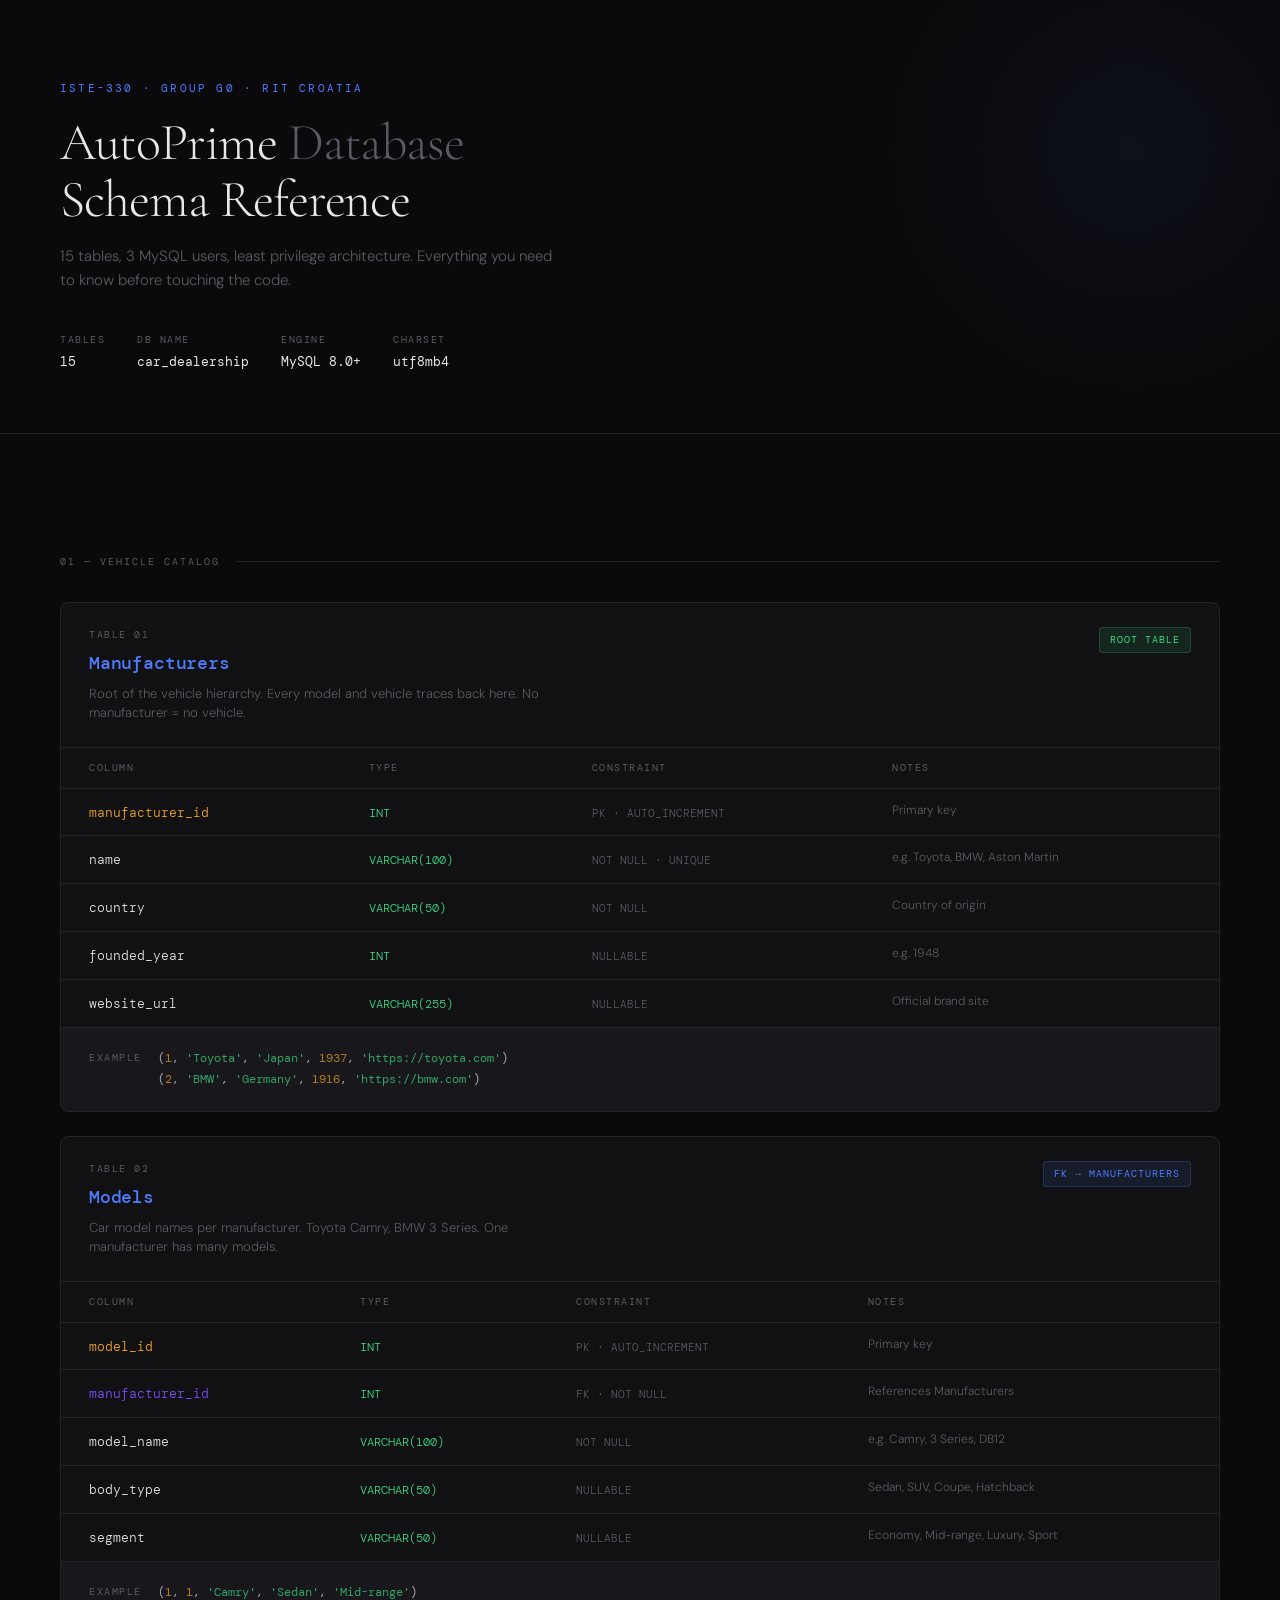
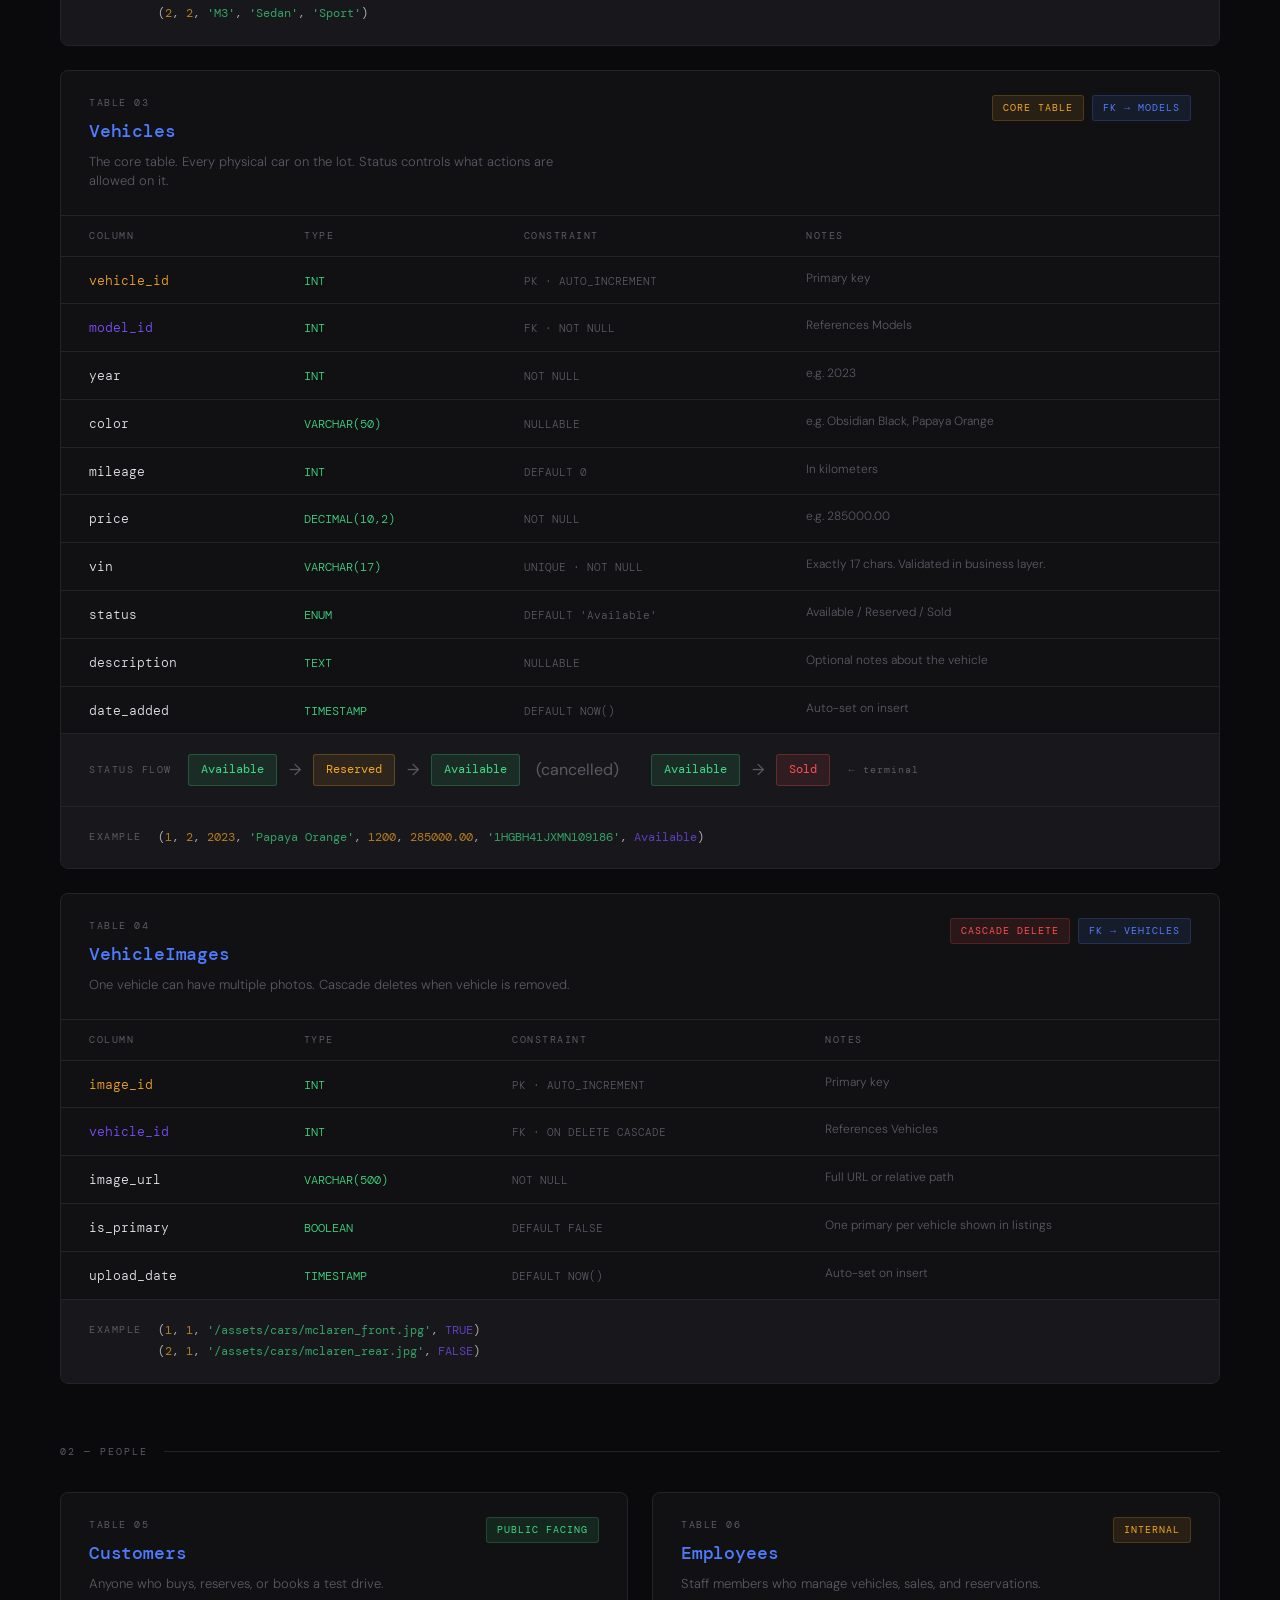
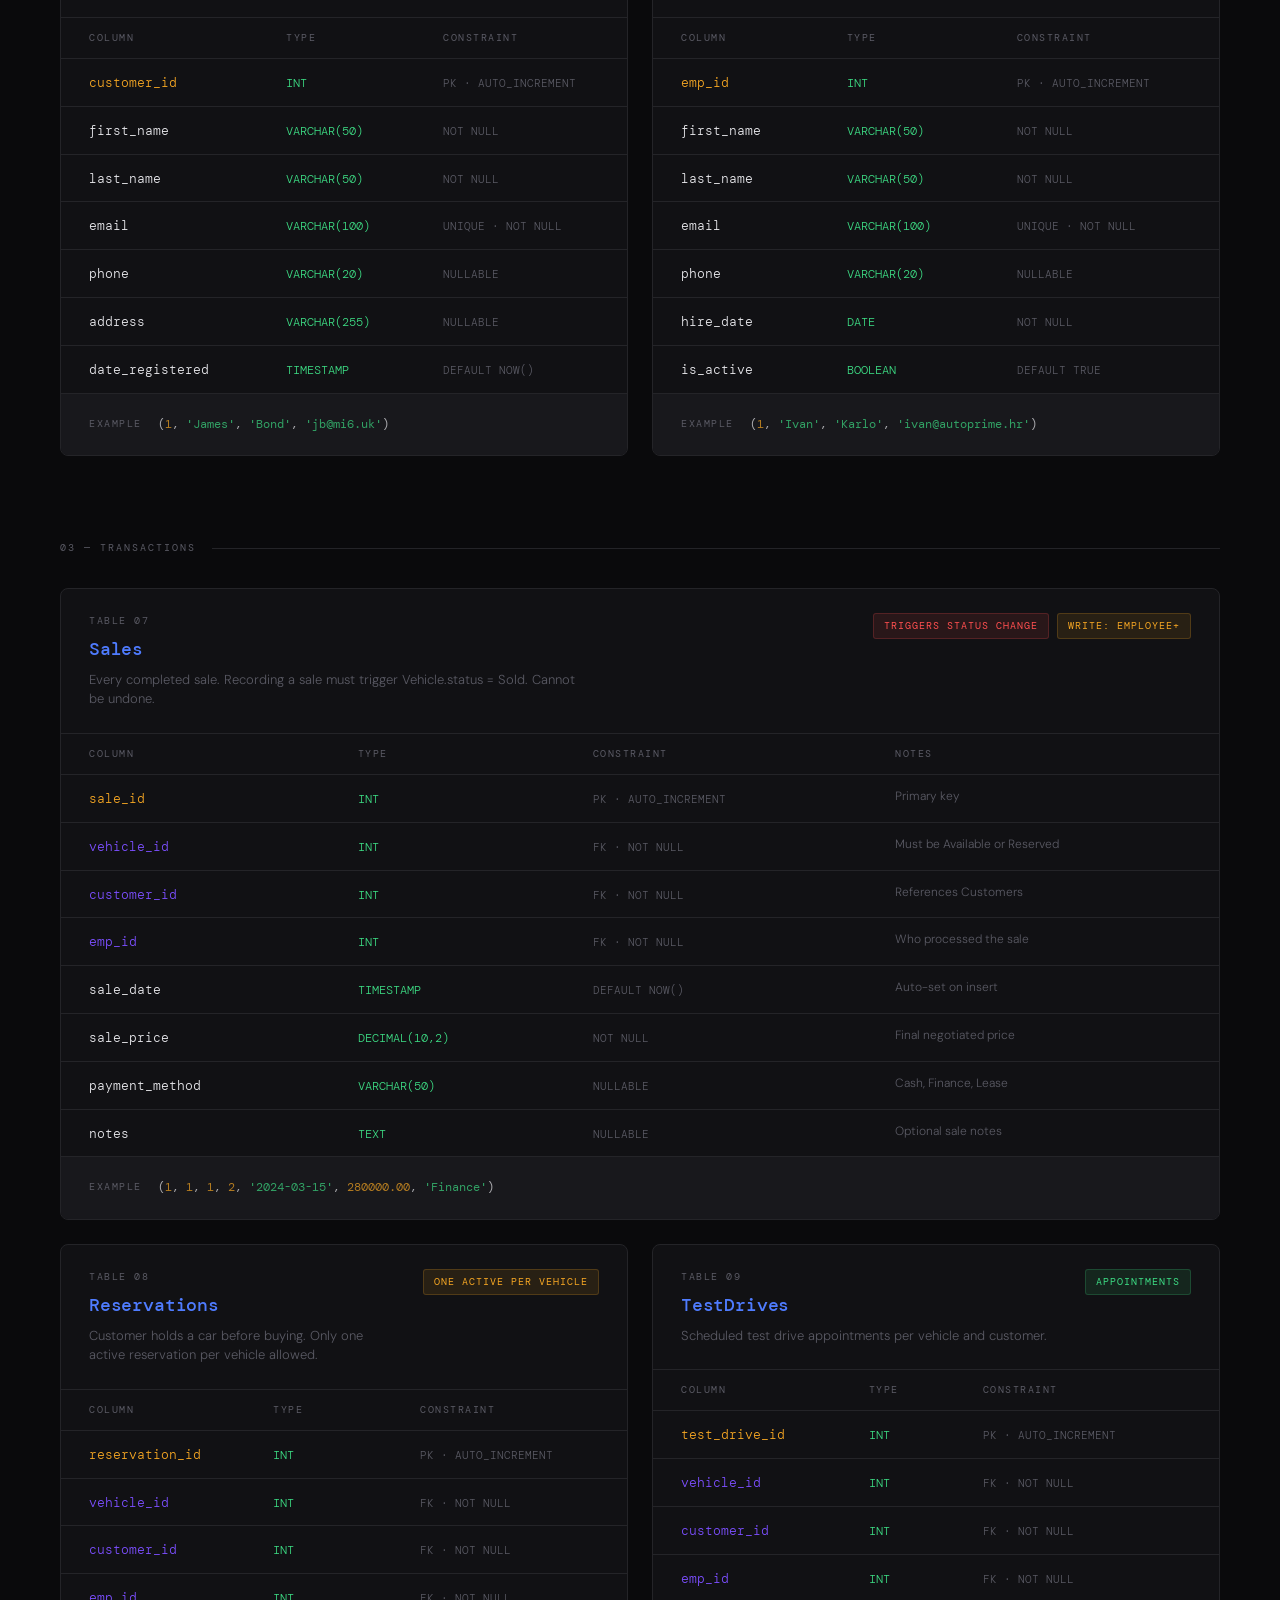
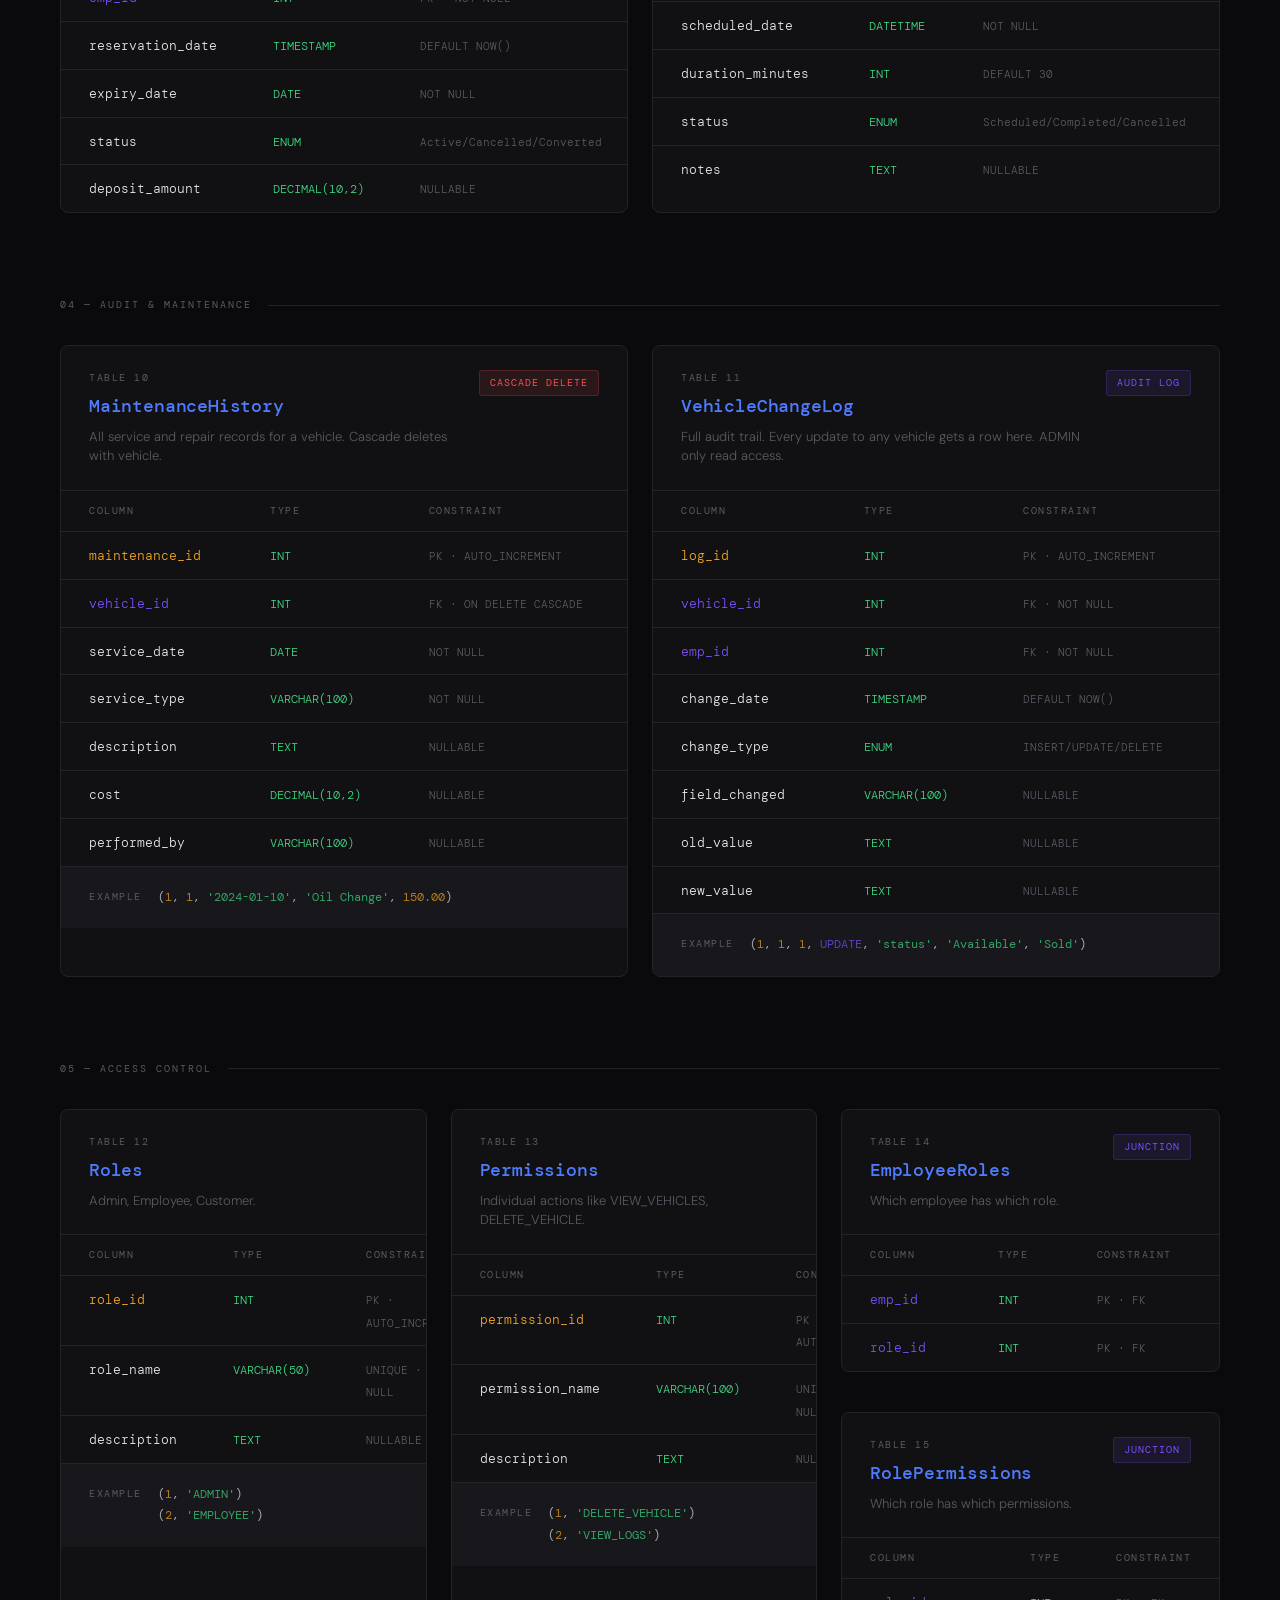
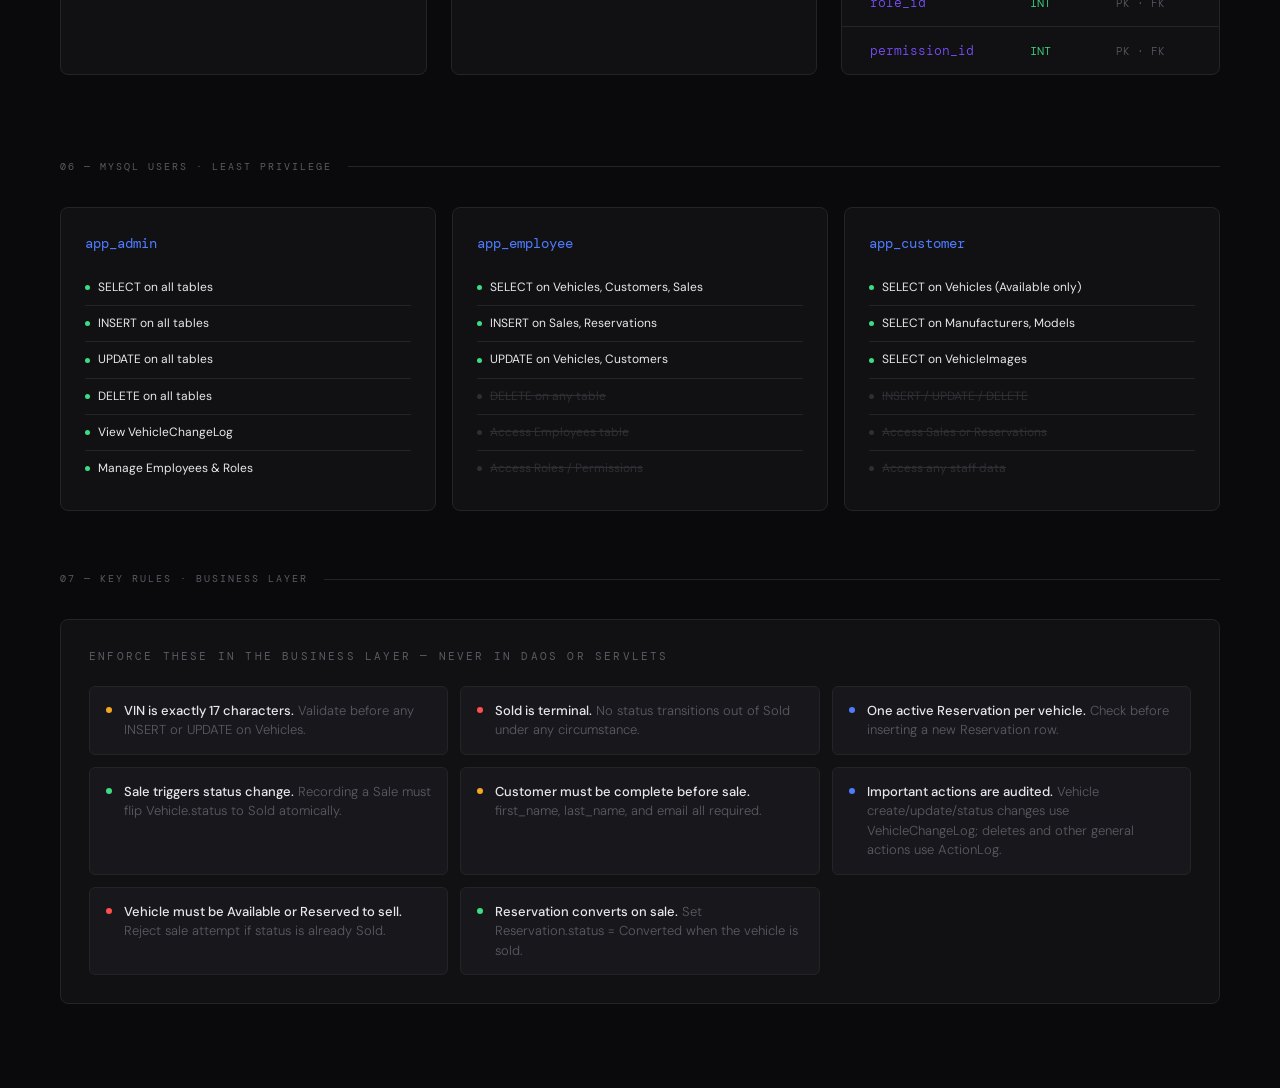
==== commit b5ba6e8a: "Final fixes" ====
--- a/docs/databases-refrence.html
+++ b/docs/databases-refrence.html
@@ -1015,7 +1015,7 @@
       <div class="rule-item"><div class="rule-dot rule-dot-blue"></div><div class="rule-text"><strong>One active Reservation per vehicle.</strong> Check before inserting a new Reservation row.</div></div>
       <div class="rule-item"><div class="rule-dot rule-dot-green"></div><div class="rule-text"><strong>Sale triggers status change.</strong> Recording a Sale must flip Vehicle.status to Sold atomically.</div></div>
       <div class="rule-item"><div class="rule-dot rule-dot-amber"></div><div class="rule-text"><strong>Customer must be complete before sale.</strong> first_name, last_name, and email all required.</div></div>
-      <div class="rule-item"><div class="rule-dot rule-dot-blue"></div><div class="rule-text"><strong>Every vehicle change logs to VehicleChangeLog.</strong> INSERT, UPDATE, and DELETE all get a row.</div></div>
+      <div class="rule-item"><div class="rule-dot rule-dot-blue"></div><div class="rule-text"><strong>Important actions are audited.</strong> Vehicle create/update/status changes use VehicleChangeLog; deletes and other general actions use ActionLog.</div></div>
       <div class="rule-item"><div class="rule-dot rule-dot-red"></div><div class="rule-text"><strong>Vehicle must be Available or Reserved to sell.</strong> Reject sale attempt if status is already Sold.</div></div>
       <div class="rule-item"><div class="rule-dot rule-dot-green"></div><div class="rule-text"><strong>Reservation converts on sale.</strong> Set Reservation.status = Converted when the vehicle is sold.</div></div>
     </div>
